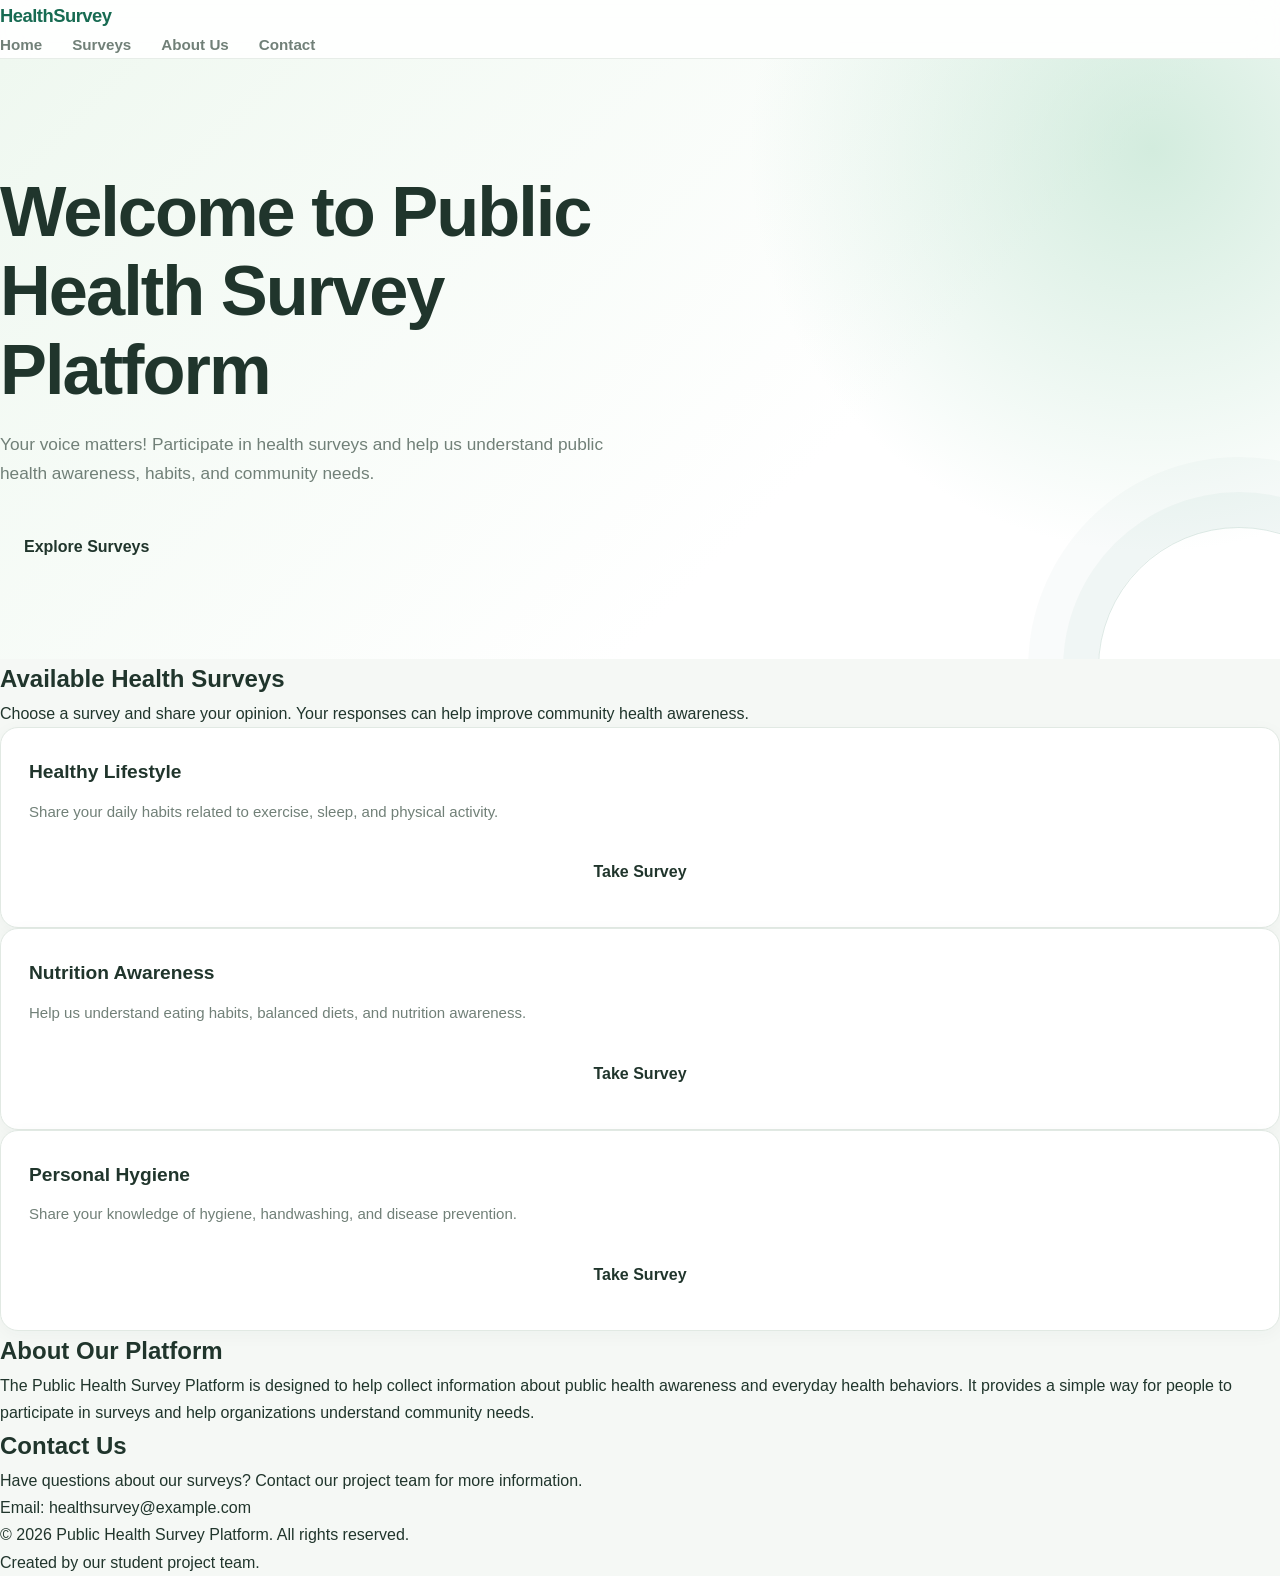
==== index.html @ d3b8c429 "Initial commit" ====
<!DOCTYPE html>
<html lang="en">
<head>
    <meta charset="UTF-8">
    <meta name="viewport" content="width=device-width, initial-scale=1.0">

    <title>Public Health Survey Platform</title>

    <!-- Connect the CSS file -->
    <link rel="stylesheet" href="style.css">
</head>

<body>

    <!-- Navigation Bar -->
    <header>
        <nav class="navbar">
            <h2 class="logo">HealthSurvey</h2>

            <ul class="nav-links">
                <li><a href="index.html">Home</a></li>
                <li><a href="#surveys">Surveys</a></li>
                <li><a href="#about">About Us</a></li>
                <li><a href="#contact">Contact</a></li>
            </ul>
        </nav>
    </header>

    <!-- Welcome Section -->
    <section class="hero">
        <h1>Welcome to Public Health Survey Platform</h1>

        <p>
            Your voice matters! Participate in health surveys
            and help us understand public health awareness,
            habits, and community needs.
        </p>

        <a href="#surveys" class="btn">Explore Surveys</a>
    </section>

    <!-- Survey Section -->
    <section id="surveys" class="survey-section">

        <h2>Available Health Surveys</h2>

        <p class="section-description">
            Choose a survey and share your opinion.
            Your responses can help improve community health awareness.
        </p>

        <div class="survey-container">

            <!-- Survey Card 1 -->
            <div class="survey-card">
                <h3>Healthy Lifestyle</h3>

                <p>
                    Share your daily habits related to exercise,
                    sleep, and physical activity.
                </p>

                <a href="survey.html" class="btn">Take Survey</a>
            </div>

            <!-- Survey Card 2 -->
            <div class="survey-card">
                <h3>Nutrition Awareness</h3>

                <p>
                    Help us understand eating habits,
                    balanced diets, and nutrition awareness.
                </p>

                <a href="survey.html" class="btn">Take Survey</a>
            </div>

            <!-- Survey Card 3 -->
            <div class="survey-card">
                <h3>Personal Hygiene</h3>

                <p>
                    Share your knowledge of hygiene,
                    handwashing, and disease prevention.
                </p>

                <a href="survey.html" class="btn">Take Survey</a>
            </div>

        </div>
    </section>

    <!-- About Us Section -->
    <section id="about" class="about-section">
        <h2>About Our Platform</h2>

        <p>
            The Public Health Survey Platform is designed to help
            collect information about public health awareness
            and everyday health behaviors. It provides a simple
            way for people to participate in surveys and help
            organizations understand community needs.
        </p>
    </section>

    <!-- Contact Section -->
    <section id="contact" class="contact-section">
        <h2>Contact Us</h2>

        <p>
            Have questions about our surveys?
            Contact our project team for more information.
        </p>

        <p>Email: healthsurvey@example.com</p>
    </section>

    <!-- Footer -->
    <footer>
        <p>
            &copy; 2026 Public Health Survey Platform.
            All rights reserved.
        </p>
        <p>Created by our student project team.</p>
    </footer>

    <!-- Connect the JavaScript file -->
    <script src="script.js"></script>

</body>
</html>
---- style.css ----
/* =====================================
   PUBLIC HEALTH SURVEY PLATFORM
   Advanced CSS - Member 1
   ===================================== */

/* 1. COLOR VARIABLES */
:root {
    --primary: #176b52;
    --primary-dark: #104b3b;
    --primary-light: #e1f3e9;
    --accent: #a7d9bd;
    --background: #f5f8f5;
    --surface: #ffffff;
    --text: #20352c;
    --muted: #718078;
    --border: #e1e9e3;
    --shadow: 0 12px 35px rgba(24, 65, 45, 0.08);
    --radius: 18px;
}

/* 2. RESET AND GLOBAL STYLES */
* {
    margin: 0;
    padding: 0;
    box-sizing: border-box;
}

html {
    scroll-behavior: smooth;
    scroll-padding-top: 90px;
}

body {
    font-family: "Segoe UI", Arial, sans-serif;
    background: var(--background);
    color: var(--text);
    line-height: 1.7;
    overflow-x: hidden;
}

a {
    color: inherit;
    text-decoration: none;
}

button,
input,
select,
textarea {
    font: inherit;
}

button,
a {
    -webkit-tap-highlight-color: transparent;
}

.container {
    width: min(1150px, 90%);
    margin-inline: auto;
}

/* 3. NAVIGATION BAR */
.navbar {
    position: sticky;
    top: 0;
    z-index: 1000;
    background: rgba(255, 255, 255, 0.88);
    backdrop-filter: blur(16px);
    -webkit-backdrop-filter: blur(16px);
    border-bottom: 1px solid rgba(225, 233, 227, 0.8);
}

.nav-inner {
    min-height: 78px;
    display: flex;
    align-items: center;
    justify-content: space-between;
    gap: 24px;
}

.logo {
    display: flex;
    align-items: center;
    gap: 10px;
    color: var(--primary);
    font-size: 1.15rem;
    font-weight: 800;
    letter-spacing: -0.5px;
}

.logo-icon {
    width: 42px;
    height: 42px;
    display: grid;
    place-items: center;
    border-radius: 14px;
    background: var(--primary-light);
    font-size: 1.4rem;
}

.nav-links {
    display: flex;
    align-items: center;
    gap: 30px;
    list-style: none;
}

.nav-links a {
    color: var(--muted);
    font-size: 0.95rem;
    font-weight: 600;
    transition: color 0.25s ease;
}

.nav-links a:hover,
.nav-links a.active {
    color: var(--primary);
}

/* 4. BUTTONS */
.btn {
    display: inline-flex;
    align-items: center;
    justify-content: center;
    gap: 9px;
    padding: 13px 23px;
    border: 1px solid transparent;
    border-radius: 12px;
    font-weight: 700;
    cursor: pointer;
    transition:
        transform 0.25s ease,
        box-shadow 0.25s ease,
        background 0.25s ease;
}

.btn-primary {
    background: var(--primary);
    color: white;
    box-shadow: 0 6px 16px rgba(23, 107, 82, 0.18);
}

.btn-primary:hover {
    background: var(--primary-dark);
    transform: translateY(-2px);
    box-shadow: 0 10px 22px rgba(23, 107, 82, 0.23);
}

.btn-outline {
    border-color: var(--border);
    background: white;
    color: var(--primary);
}

.btn-outline:hover {
    border-color: var(--primary);
    background: var(--primary-light);
}

/* 5. HERO SECTION */
.hero {
    position: relative;
    isolation: isolate;
    overflow: hidden;
    padding: 90px 0 85px;
    background:
        radial-gradient(
            circle at 90% 15%,
            rgba(167, 217, 189, 0.5),
            transparent 32%
        ),
        linear-gradient(135deg, #eff8f0, #ffffff 65%);
}

.hero::before {
    content: "";
    position: absolute;
    z-index: -1;
    width: 280px;
    height: 280px;
    right: -100px;
    bottom: -150px;
    border: 1px solid rgba(23, 107, 82, 0.15);
    border-radius: 50%;
    box-shadow:
        0 0 0 35px rgba(23, 107, 82, 0.035),
        0 0 0 70px rgba(23, 107, 82, 0.025);
}

.hero-content {
    max-width: 760px;
    animation: fadeUp 0.8s ease both;
}

.eyebrow {
    display: inline-flex;
    align-items: center;
    gap: 8px;
    padding: 7px 13px;
    border: 1px solid #cce7d5;
    border-radius: 50px;
    background: rgba(255, 255, 255, 0.8);
    color: var(--primary);
    font-size: 0.82rem;
    font-weight: 700;
    letter-spacing: 0.5px;
    text-transform: uppercase;
}

.hero h1 {
    max-width: 720px;
    margin: 24px 0 20px;
    font-size: clamp(2.4rem, 5.5vw, 4.5rem);
    line-height: 1.12;
    letter-spacing: -2px;
    font-weight: 800;
}

.hero h1 span {
    color: var(--primary);
}

.hero p {
    max-width: 610px;
    margin-bottom: 30px;
    color: var(--muted);
    font-size: 1.08rem;
}

.hero-actions {
    display: flex;
    flex-wrap: wrap;
    gap: 14px;
}

/* 6. STATISTICS CARDS */
.stats-grid {
    display: grid;
    grid-template-columns: repeat(3, minmax(0, 1fr));
    gap: 20px;
    margin-top: -30px;
    position: relative;
    z-index: 2;
}

.stat-card {
    padding: 25px;
    background: var(--surface);
    border: 1px solid var(--border);
    border-radius: var(--radius);
    box-shadow: var(--shadow);
    transition: transform 0.3s ease;
}

.stat-card:hover {
    transform: translateY(-5px);
}

.stat-card h3 {
    margin-bottom: 4px;
    color: var(--primary);
    font-size: 1.9rem;
}

.stat-card p {
    color: var(--muted);
    font-size: 0.92rem;
}

/* 7. SECTION HEADINGS */
.section {
    padding: 85px 0;
}

.section-heading {
    max-width: 680px;
    margin: 0 auto 38px;
    text-align: center;
}

.section-heading .eyebrow {
    margin-bottom: 15px;
}

.section-heading h2 {
    margin-bottom: 12px;
    font-size: clamp(1.8rem, 3.5vw, 2.7rem);
    line-height: 1.2;
    letter-spacing: -1px;
}

.section-heading p {
    color: var(--muted);
}

/* 8. SURVEY CARDS */
.survey-grid {
    display: grid;
    grid-template-columns: repeat(3, minmax(0, 1fr));
    gap: 24px;
}

.survey-card {
    position: relative;
    display: flex;
    flex-direction: column;
    padding: 28px;
    overflow: hidden;
    background: var(--surface);
    border: 1px solid var(--border);
    border-radius: var(--radius);
    box-shadow: 0 4px 18px rgba(24, 65, 45, 0.035);
    transition:
        transform 0.3s ease,
        box-shadow 0.3s ease,
        border-color 0.3s ease;
}

.survey-card:hover {
    transform: translateY(-8px);
    border-color: #a7d9bd;
    box-shadow: var(--shadow);
}

.survey-icon {
    width: 54px;
    height: 54px;
    display: grid;
    place-items: center;
    margin-bottom: 22px;
    border-radius: 16px;
    background: var(--primary-light);
    color: var(--primary);
    font-size: 1.6rem;
    transition: transform 0.3s ease;
}

.survey-card:hover .survey-icon {
    transform: scale(1.08) rotate(-4deg);
}

.survey-card h3 {
    margin-bottom: 10px;
    font-size: 1.2rem;
}

.survey-card p {
    flex-grow: 1;
    margin-bottom: 20px;
    color: var(--muted);
    font-size: 0.94rem;
}

.survey-meta {
    display: flex;
    flex-wrap: wrap;
    gap: 10px;
    margin-bottom: 22px;
}

.tag {
    display: inline-block;
    padding: 5px 10px;
    border-radius: 7px;
    background: #f0f5f1;
    color: var(--primary);
    font-size: 0.78rem;
    font-weight: 700;
}

/* 9. SURVEY FORM */
.survey-form {
    max-width: 760px;
    margin-inline: auto;
    padding: clamp(22px, 5vw, 42px);
    background: white;
    border: 1px solid var(--border);
    border-radius: 24px;
    box-shadow: var(--shadow);
}

.form-group {
    margin-bottom: 25px;
}

.form-group label,
.question-label {
    display: block;
    margin-bottom: 10px;
    font-weight: 700;
}

.form-control {
    width: 100%;
    padding: 14px 16px;
    border: 1px solid #d7e2da;
    border-radius: 11px;
    outline: none;
    background: #fbfdfb;
    color: var(--text);
    transition:
        border-color 0.25s ease,
        box-shadow 0.25s ease,
        background 0.25s ease;
}

.form-control:focus {
    border-color: var(--primary);
    background: white;
    box-shadow: 0 0 0 4px rgba(23, 107, 82, 0.1);
}

textarea.form-control {
    min-height: 120px;
    resize: vertical;
}

.radio-option {
    display: flex;
    align-items: center;
    gap: 12px;
    margin: 10px 0;
    padding: 13px 15px;
    border: 1px solid var(--border);
    border-radius: 11px;
    cursor: pointer;
    transition:
        background 0.2s ease,
        border-color 0.2s ease;
}

.radio-option:hover {
    background: #f1f8f3;
    border-color: #a7d9bd;
}

.radio-option input {
    accent-color: var(--primary);
    width: 17px;
    height: 17px;
}

/* 10. PRIVACY NOTICE */
.privacy-notice {
    display: flex;
    align-items: flex-start;
    gap: 12px;
    margin: 20px 0;
    padding: 17px;
    border: 1px solid #cce7d5;
    border-radius: 12px;
    background: #f0f9f2;
    color: var(--primary-dark);
    font-size: 0.9rem;
}

/* 11. RESULTS / DASHBOARD */
.dashboard-grid {
    display: grid;
    grid-template-columns: repeat(2, minmax(0, 1fr));
    gap: 24px;
}

.dashboard-card {
    padding: 26px;
    background: white;
    border: 1px solid var(--border);
    border-radius: var(--radius);
    box-shadow: 0 4px 18px rgba(24, 65, 45, 0.04);
}

.progress-track {
    height: 10px;
    overflow: hidden;
    margin-top: 12px;
    border-radius: 50px;
    background: #e9f0eb;
}

.progress-bar {
    height: 100%;
    border-radius: inherit;
    background: linear-gradient(90deg, var(--primary), #70b994);
    transition: width 0.6s ease;
}

/* 12. FOOTER */
.footer {
    padding: 38px 0;
    background: #123e30;
    color: #e8f3eb;
}

.footer-inner {
    display: flex;
    justify-content: space-between;
    align-items: center;
    flex-wrap: wrap;
    gap: 18px;
}

.footer p {
    color: #c2d8cb;
    font-size: 0.9rem;
}

.footer a:hover {
    color: white;
}

/* 13. ANIMATIONS */
@keyframes fadeUp {
    from {
        opacity: 0;
        transform: translateY(22px);
    }

    to {
        opacity: 1;
        transform: translateY(0);
    }
}

/* 14. TABLET RESPONSIVENESS */
@media (max-width: 900px) {
    .survey-grid {
        grid-template-columns: repeat(2, minmax(0, 1fr));
    }

    .hero {
        padding: 75px 0;
    }

    .nav-links {
        gap: 16px;
    }
}

/* 15. MOBILE RESPONSIVENESS */
@media (max-width: 600px) {
    .nav-inner {
        padding: 14px 0;
        align-items: flex-start;
        flex-direction: column;
        gap: 14px;
    }

    .nav-links {
        width: 100%;
        flex-wrap: wrap;
        gap: 12px 20px;
    }

    .hero {
        padding: 58px 0 65px;
    }

    .hero h1 {
        letter-spacing: -1px;
    }

    .hero p {
        font-size: 1rem;
    }

    .stats-grid,
    .survey-grid,
    .dashboard-grid {
        grid-template-columns: 1fr;
    }

    .stats-grid {
        margin-top: 20px;
    }

    .section {
        padding: 60px 0;
    }

    .survey-card {
        padding: 23px;
    }

    .hero-actions .btn {
        width: 100%;
    }

    .footer-inner {
        align-items: flex-start;
        flex-direction: column;
    }
}

/* 16. ACCESSIBILITY */
:focus-visible {
    outline: 3px solid #64b58c;
    outline-offset: 3px;
}

@media (prefers-reduced-motion: reduce) {
    *,
    *::before,
    *::after {
        scroll-behavior: auto !important;
        animation-duration: 0.01ms !important;
        animation-iteration-count: 1 !important;
        transition-duration: 0.01ms !important;
    }
}
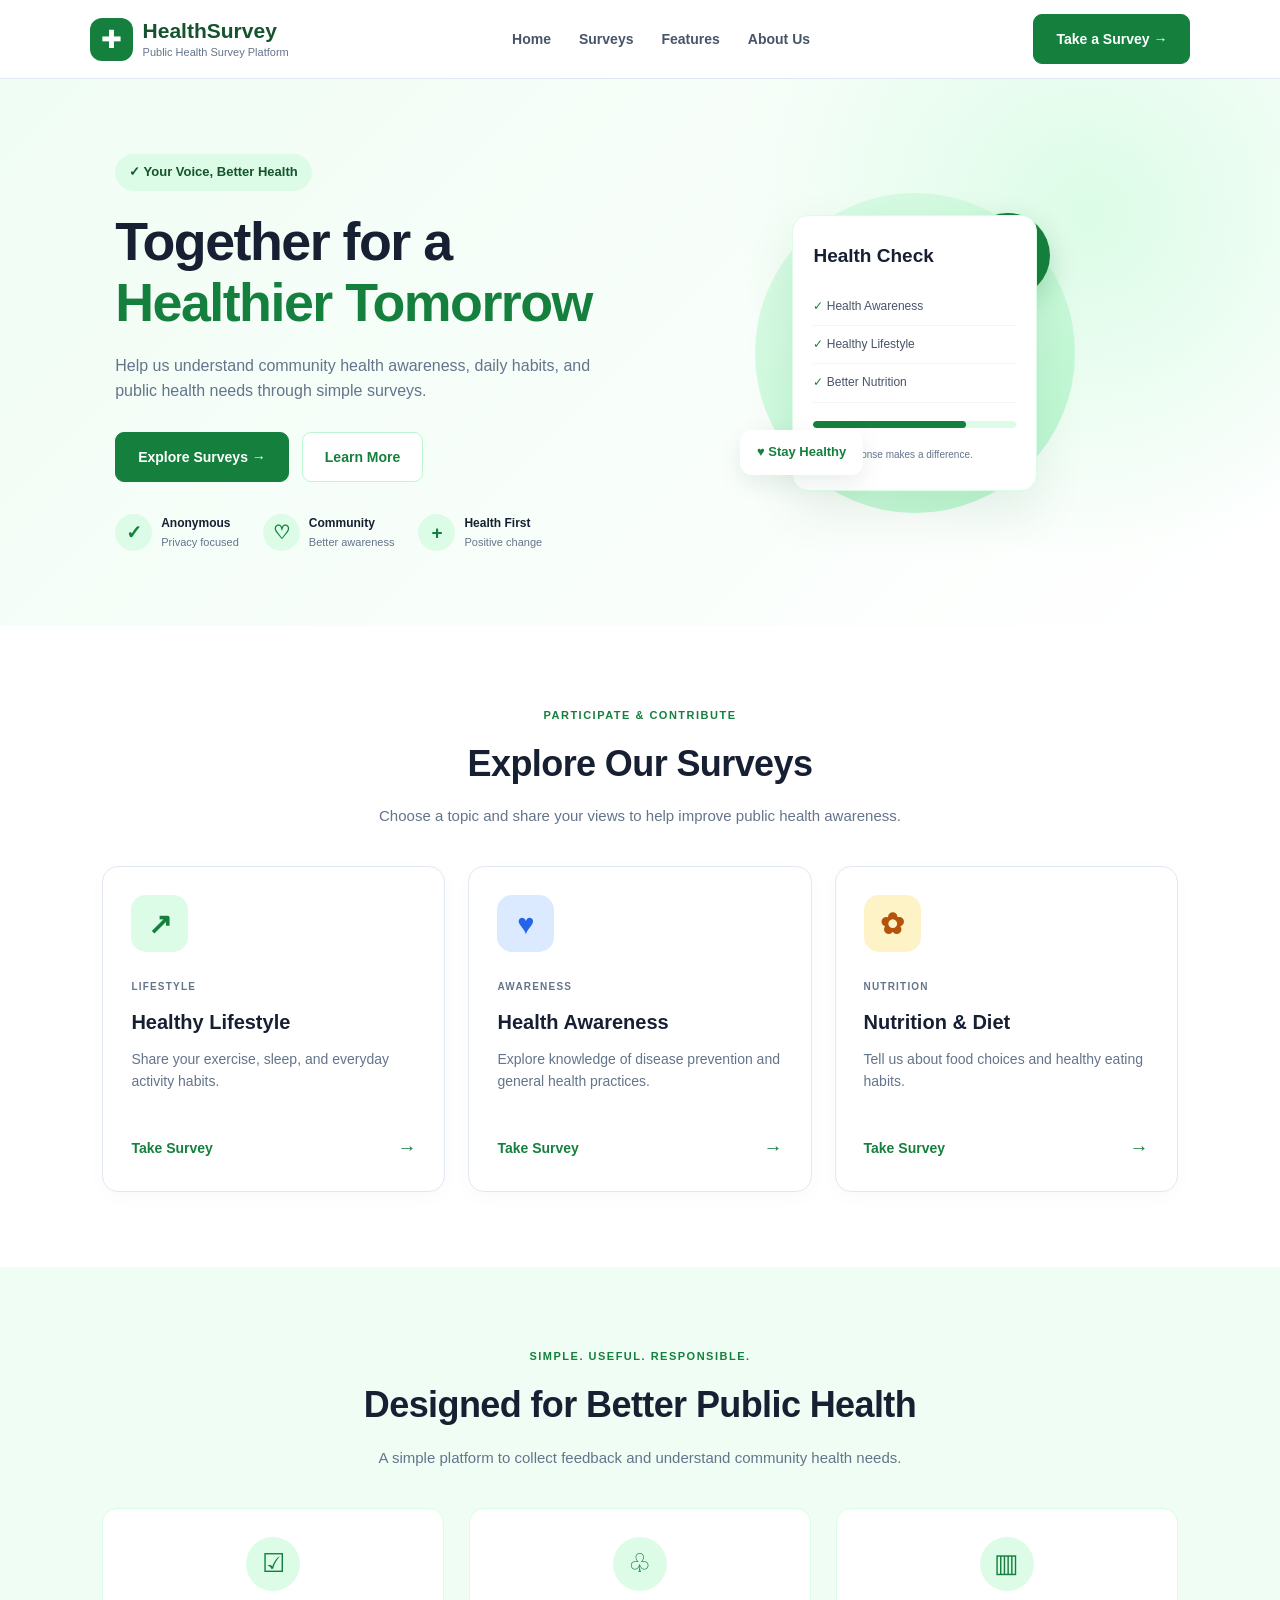
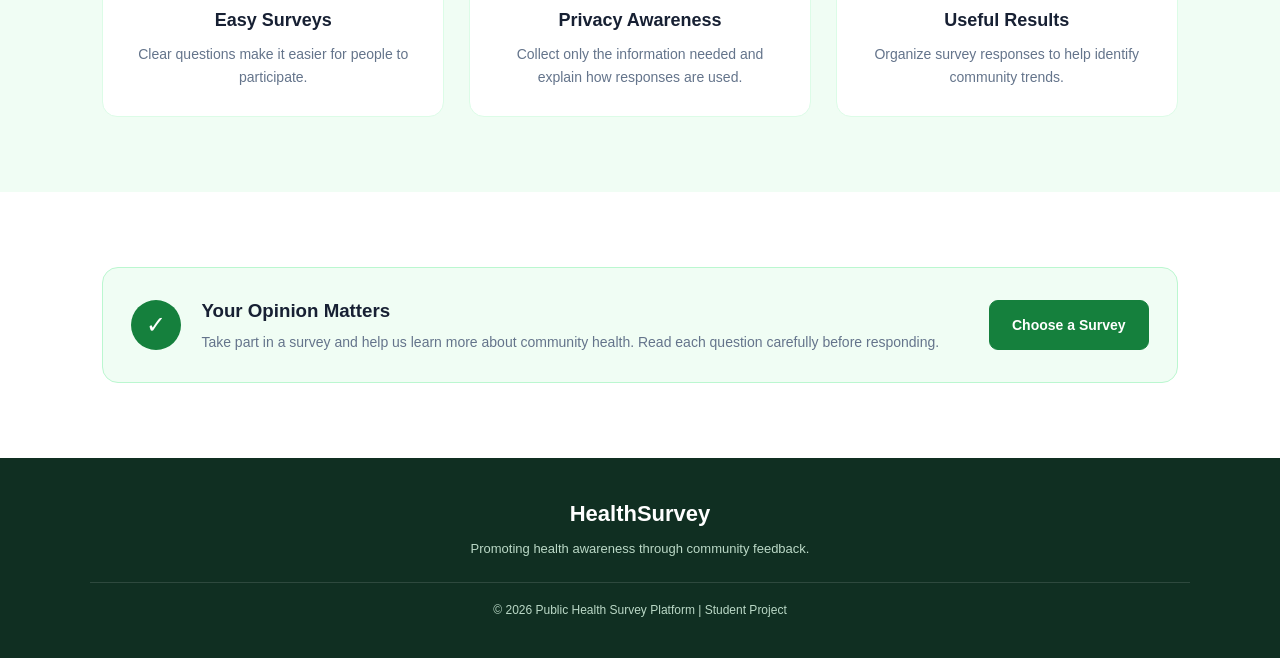
==== commit 40c2de2d: "files" ====
--- a/index.html
+++ b/index.html
@@ -1,131 +1,228 @@
+
 <!DOCTYPE html>
 <html lang="en">
 <head>
     <meta charset="UTF-8">
     <meta name="viewport" content="width=device-width, initial-scale=1.0">
-
-    <title>Public Health Survey Platform</title>
-
-    <!-- Connect the CSS file -->
+    <title>HealthSurvey | Public Health Platform</title>
     <link rel="stylesheet" href="style.css">
 </head>
-
 <body>
 
-    <!-- Navigation Bar -->
-    <header>
-        <nav class="navbar">
-            <h2 class="logo">HealthSurvey</h2>
-
-            <ul class="nav-links">
-                <li><a href="index.html">Home</a></li>
-                <li><a href="#surveys">Surveys</a></li>
-                <li><a href="#about">About Us</a></li>
-                <li><a href="#contact">Contact</a></li>
-            </ul>
+    <!-- Navigation -->
+    <header class="navbar">
+        <a href="#home" class="brand">
+            <span class="brand-icon">✚</span>
+            <span>
+                <strong>HealthSurvey</strong>
+                <small>Public Health Survey Platform</small>
+            </span>
+        </a>
+
+        <nav class="nav-links">
+            <a href="#home">Home</a>
+            <a href="#surveys">Surveys</a>
+            <a href="#features">Features</a>
+            <a href="#about">About Us</a>
         </nav>
+
+        <a href="#surveys" class="btn nav-btn">Take a Survey →</a>
     </header>
 
-    <!-- Welcome Section -->
-    <section class="hero">
-        <h1>Welcome to Public Health Survey Platform</h1>
-
+    <main>
+        <!-- Hero Section -->
+        <section class="hero" id="home">
+            <div class="hero-content">
+                <div class="tag">✓ Your Voice, Better Health</div>
+
+                <h1>
+                    Together for a
+                    <span>Healthier Tomorrow</span>
+                </h1>
+
+                <p class="hero-description">
+                    Help us understand community health awareness,
+                    daily habits, and public health needs through
+                    simple surveys.
+                </p>
+
+                <div class="hero-actions">
+                    <a href="#surveys" class="btn">
+                        Explore Surveys →
+                    </a>
+                    <a href="#features" class="btn btn-outline">
+                        Learn More
+                    </a>
+                </div>
+
+                <div class="trust-points">
+                    <div class="trust-item">
+                        <span class="trust-icon">✓</span>
+                        <div>
+                            <strong>Anonymous</strong>
+                            <small>Privacy focused</small>
+                        </div>
+                    </div>
+
+                    <div class="trust-item">
+                        <span class="trust-icon">♡</span>
+                        <div>
+                            <strong>Community</strong>
+                            <small>Better awareness</small>
+                        </div>
+                    </div>
+
+                    <div class="trust-item">
+                        <span class="trust-icon">+</span>
+                        <div>
+                            <strong>Health First</strong>
+                            <small>Positive change</small>
+                        </div>
+                    </div>
+                </div>
+            </div>
+
+            <div class="hero-visual">
+                <div class="visual-circle">
+                    <div class="health-symbol">✚</div>
+                    <div class="visual-card">
+                        <div class="visual-card-title">
+                            Health Check
+                        </div>
+                        <div class="check-row">✓ Health Awareness</div>
+                        <div class="check-row">✓ Healthy Lifestyle</div>
+                        <div class="check-row">✓ Better Nutrition</div>
+                        <div class="progress-bar">
+                            <span></span>
+                        </div>
+                        <small>Every response makes a difference.</small>
+                    </div>
+                    <div class="floating-badge">♥ Stay Healthy</div>
+                </div>
+            </div>
+        </section>
+
+        <!-- Survey Categories -->
+        <section class="section" id="surveys">
+            <div class="section-heading">
+                <span class="eyebrow">PARTICIPATE & CONTRIBUTE</span>
+                <h2>Explore Our Surveys</h2>
+                <p>
+                    Choose a topic and share your views to help
+                    improve public health awareness.
+                </p>
+            </div>
+
+            <div class="survey-grid">
+                <article class="survey-card">
+                    <div class="card-icon lifestyle">↗</div>
+                    <span class="category-label">LIFESTYLE</span>
+                    <h3>Healthy Lifestyle</h3>
+                    <p>
+                        Share your exercise, sleep, and
+                        everyday activity habits.
+                    </p>
+                    <a href="#survey-info" class="card-link">
+                        Take Survey <span>→</span>
+                    </a>
+                </article>
+
+                <article class="survey-card">
+                    <div class="card-icon awareness">♥</div>
+                    <span class="category-label">AWARENESS</span>
+                    <h3>Health Awareness</h3>
+                    <p>
+                        Explore knowledge of disease prevention
+                        and general health practices.
+                    </p>
+                    <a href="#survey-info" class="card-link">
+                        Take Survey <span>→</span>
+                    </a>
+                </article>
+
+                <article class="survey-card">
+                    <div class="card-icon nutrition">✿</div>
+                    <span class="category-label">NUTRITION</span>
+                    <h3>Nutrition & Diet</h3>
+                    <p>
+                        Tell us about food choices and
+                        healthy eating habits.
+                    </p>
+                    <a href="#survey-info" class="card-link">
+                        Take Survey <span>→</span>
+                    </a>
+                </article>
+            </div>
+        </section>
+
+        <!-- Features -->
+        <section class="features-section" id="features">
+            <div class="section-heading">
+                <span class="eyebrow">SIMPLE. USEFUL. RESPONSIBLE.</span>
+                <h2>Designed for Better Public Health</h2>
+                <p>
+                    A simple platform to collect feedback and
+                    understand community health needs.
+                </p>
+            </div>
+
+            <div class="feature-grid">
+                <article class="feature-item">
+                    <div class="feature-icon">☑</div>
+                    <h3>Easy Surveys</h3>
+                    <p>
+                        Clear questions make it easier for
+                        people to participate.
+                    </p>
+                </article>
+
+                <article class="feature-item">
+                    <div class="feature-icon">♧</div>
+                    <h3>Privacy Awareness</h3>
+                    <p>
+                        Collect only the information needed
+                        and explain how responses are used.
+                    </p>
+                </article>
+
+                <article class="feature-item">
+                    <div class="feature-icon">▥</div>
+                    <h3>Useful Results</h3>
+                    <p>
+                        Organize survey responses to help
+                        identify community trends.
+                    </p>
+                </article>
+            </div>
+        </section>
+
+        <!-- Survey Information -->
+        <section class="section" id="survey-info">
+            <div class="privacy-box">
+                <div class="privacy-icon">✓</div>
+                <div>
+                    <h3>Your Opinion Matters</h3>
+                    <p>
+                        Take part in a survey and help us learn
+                        more about community health. Read each
+                        question carefully before responding.
+                    </p>
+                </div>
+                <a href="#surveys" class="btn">Choose a Survey</a>
+            </div>
+        </section>
+    </main>
+
+    <!-- Footer -->
+    <footer class="footer" id="about">
+        <a href="#home" class="footer-brand">HealthSurvey</a>
         <p>
-            Your voice matters! Participate in health surveys
-            and help us understand public health awareness,
-            habits, and community needs.
+            Promoting health awareness through community feedback.
         </p>
-
-        <a href="#surveys" class="btn">Explore Surveys</a>
-    </section>
-
-    <!-- Survey Section -->
-    <section id="surveys" class="survey-section">
-
-        <h2>Available Health Surveys</h2>
-
-        <p class="section-description">
-            Choose a survey and share your opinion.
-            Your responses can help improve community health awareness.
+        <p class="copyright">
+            © 2026 Public Health Survey Platform | Student Project
         </p>
-
-        <div class="survey-container">
-
-            <!-- Survey Card 1 -->
-            <div class="survey-card">
-                <h3>Healthy Lifestyle</h3>
-
-                <p>
-                    Share your daily habits related to exercise,
-                    sleep, and physical activity.
-                </p>
-
-                <a href="survey.html" class="btn">Take Survey</a>
-            </div>
-
-            <!-- Survey Card 2 -->
-            <div class="survey-card">
-                <h3>Nutrition Awareness</h3>
-
-                <p>
-                    Help us understand eating habits,
-                    balanced diets, and nutrition awareness.
-                </p>
-
-                <a href="survey.html" class="btn">Take Survey</a>
-            </div>
-
-            <!-- Survey Card 3 -->
-            <div class="survey-card">
-                <h3>Personal Hygiene</h3>
-
-                <p>
-                    Share your knowledge of hygiene,
-                    handwashing, and disease prevention.
-                </p>
-
-                <a href="survey.html" class="btn">Take Survey</a>
-            </div>
-
-        </div>
-    </section>
-
-    <!-- About Us Section -->
-    <section id="about" class="about-section">
-        <h2>About Our Platform</h2>
-
-        <p>
-            The Public Health Survey Platform is designed to help
-            collect information about public health awareness
-            and everyday health behaviors. It provides a simple
-            way for people to participate in surveys and help
-            organizations understand community needs.
-        </p>
-    </section>
-
-    <!-- Contact Section -->
-    <section id="contact" class="contact-section">
-        <h2>Contact Us</h2>
-
-        <p>
-            Have questions about our surveys?
-            Contact our project team for more information.
-        </p>
-
-        <p>Email: healthsurvey@example.com</p>
-    </section>
-
-    <!-- Footer -->
-    <footer>
-        <p>
-            &copy; 2026 Public Health Survey Platform.
-            All rights reserved.
-        </p>
-        <p>Created by our student project team.</p>
     </footer>
-
-    <!-- Connect the JavaScript file -->
-    <script src="script.js"></script>
 
 </body>
 </html>
--- a/style.css
+++ b/style.css
@@ -1,611 +1,676 @@
 
-/* =====================================
-   PUBLIC HEALTH SURVEY PLATFORM
-   Advanced CSS - Member 1
-   ===================================== */
-
-/* 1. COLOR VARIABLES */
-:root {
-    --primary: #176b52;
-    --primary-dark: #104b3b;
-    --primary-light: #e1f3e9;
-    --accent: #a7d9bd;
-    --background: #f5f8f5;
-    --surface: #ffffff;
-    --text: #20352c;
-    --muted: #718078;
-    --border: #e1e9e3;
-    --shadow: 0 12px 35px rgba(24, 65, 45, 0.08);
-    --radius: 18px;
-}
-
-/* 2. RESET AND GLOBAL STYLES */
+/* ===== 1. Global Styles ===== */
+
 * {
     margin: 0;
     padding: 0;
     box-sizing: border-box;
 }
 
+:root {
+    --green: #15803d;
+    --dark-green: #14532d;
+    --light-green: #dcfce7;
+    --pale-green: #f0fdf4;
+    --white: #ffffff;
+    --text: #172033;
+    --muted: #64748b;
+    --border: #e2e8f0;
+}
+
 html {
     scroll-behavior: smooth;
-    scroll-padding-top: 90px;
 }
 
 body {
-    font-family: "Segoe UI", Arial, sans-serif;
-    background: var(--background);
+    font-family: Arial, Helvetica, sans-serif;
+    background: var(--white);
     color: var(--text);
-    line-height: 1.7;
-    overflow-x: hidden;
+    line-height: 1.6;
 }
 
 a {
-    color: inherit;
     text-decoration: none;
 }
 
-button,
-input,
-select,
-textarea {
-    font: inherit;
-}
-
-button,
-a {
-    -webkit-tap-highlight-color: transparent;
-}
-
-.container {
-    width: min(1150px, 90%);
-    margin-inline: auto;
-}
-
-/* 3. NAVIGATION BAR */
+section {
+    scroll-margin-top: 90px;
+}
+
+/* ===== 2. Navigation Bar ===== */
+
 .navbar {
+    min-height: 78px;
+    padding: 14px 7%;
+    display: flex;
+    justify-content: space-between;
+    align-items: center;
+    gap: 25px;
+    background: var(--white);
+    border-bottom: 1px solid var(--border);
     position: sticky;
     top: 0;
-    z-index: 1000;
-    background: rgba(255, 255, 255, 0.88);
-    backdrop-filter: blur(16px);
-    -webkit-backdrop-filter: blur(16px);
-    border-bottom: 1px solid rgba(225, 233, 227, 0.8);
-}
-
-.nav-inner {
-    min-height: 78px;
+    z-index: 10;
+}
+
+.brand {
+    display: flex;
+    align-items: center;
+    gap: 10px;
+    color: var(--dark-green);
+}
+
+.brand-icon {
+    width: 43px;
+    height: 43px;
+    border-radius: 12px;
+    background: var(--green);
+    color: white;
+    display: grid;
+    place-items: center;
+    font-size: 25px;
+}
+
+.brand strong {
+    display: block;
+    font-size: 21px;
+    line-height: 1.3;
+}
+
+.brand small {
+    display: block;
+    color: var(--muted);
+    font-size: 11px;
+}
+
+.nav-links {
+    display: flex;
+    align-items: center;
+    gap: 28px;
+}
+
+.nav-links a {
+    color: #475569;
+    font-size: 14px;
+    font-weight: 600;
+    transition: color 0.25s;
+}
+
+.nav-links a:hover {
+    color: var(--green);
+}
+
+/* ===== 3. Buttons ===== */
+
+.btn {
+    display: inline-block;
+    padding: 13px 22px;
+    background: var(--green);
+    color: var(--white);
+    border-radius: 9px;
+    font-size: 14px;
+    font-weight: bold;
+    border: 1px solid var(--green);
+    transition: 0.25s ease;
+}
+
+.btn:hover {
+    background: var(--dark-green);
+    border-color: var(--dark-green);
+    transform: translateY(-2px);
+}
+
+.btn-outline {
+    color: var(--green);
+    background: var(--white);
+    border-color: #bbf7d0;
+}
+
+.btn-outline:hover {
+    color: var(--white);
+}
+
+.nav-btn {
+    white-space: nowrap;
+}
+
+/* ===== 4. Hero Section ===== */
+
+.hero {
+    padding: 75px 9%;
+    min-height: 490px;
     display: flex;
     align-items: center;
     justify-content: space-between;
-    gap: 24px;
-}
-
-.logo {
-    display: flex;
-    align-items: center;
-    gap: 10px;
-    color: var(--primary);
-    font-size: 1.15rem;
-    font-weight: 800;
-    letter-spacing: -0.5px;
-}
-
-.logo-icon {
-    width: 42px;
-    height: 42px;
-    display: grid;
-    place-items: center;
-    border-radius: 14px;
-    background: var(--primary-light);
-    font-size: 1.4rem;
-}
-
-.nav-links {
-    display: flex;
-    align-items: center;
-    gap: 30px;
-    list-style: none;
-}
-
-.nav-links a {
-    color: var(--muted);
-    font-size: 0.95rem;
-    font-weight: 600;
-    transition: color 0.25s ease;
-}
-
-.nav-links a:hover,
-.nav-links a.active {
-    color: var(--primary);
-}
-
-/* 4. BUTTONS */
-.btn {
-    display: inline-flex;
-    align-items: center;
-    justify-content: center;
-    gap: 9px;
-    padding: 13px 23px;
-    border: 1px solid transparent;
-    border-radius: 12px;
-    font-weight: 700;
-    cursor: pointer;
-    transition:
-        transform 0.25s ease,
-        box-shadow 0.25s ease,
-        background 0.25s ease;
-}
-
-.btn-primary {
-    background: var(--primary);
-    color: white;
-    box-shadow: 0 6px 16px rgba(23, 107, 82, 0.18);
-}
-
-.btn-primary:hover {
-    background: var(--primary-dark);
-    transform: translateY(-2px);
-    box-shadow: 0 10px 22px rgba(23, 107, 82, 0.23);
-}
-
-.btn-outline {
-    border-color: var(--border);
-    background: white;
-    color: var(--primary);
-}
-
-.btn-outline:hover {
-    border-color: var(--primary);
-    background: var(--primary-light);
-}
-
-/* 5. HERO SECTION */
-.hero {
-    position: relative;
-    isolation: isolate;
+    gap: 50px;
     overflow: hidden;
-    padding: 90px 0 85px;
     background:
         radial-gradient(
-            circle at 90% 15%,
-            rgba(167, 217, 189, 0.5),
-            transparent 32%
+            circle at 85% 25%,
+            #dcfce7 0,
+            transparent 30%
         ),
-        linear-gradient(135deg, #eff8f0, #ffffff 65%);
-}
-
-.hero::before {
-    content: "";
+        linear-gradient(135deg, #f0fdf4, #ffffff);
+}
+
+.hero-content {
+    flex: 1;
+    max-width: 610px;
+}
+
+.tag {
+    display: inline-block;
+    background: #dcfce7;
+    color: var(--dark-green);
+    padding: 8px 14px;
+    border-radius: 30px;
+    font-size: 13px;
+    font-weight: bold;
+    margin-bottom: 20px;
+}
+
+.hero h1 {
+    font-size: clamp(36px, 4.2vw, 57px);
+    line-height: 1.13;
+    letter-spacing: -1.5px;
+    margin-bottom: 20px;
+}
+
+.hero h1 span {
+    display: block;
+    color: var(--green);
+}
+
+.hero-description {
+    max-width: 530px;
+    color: var(--muted);
+    font-size: 16px;
+    margin-bottom: 28px;
+}
+
+.hero-actions {
+    display: flex;
+    flex-wrap: wrap;
+    gap: 13px;
+    margin-bottom: 32px;
+}
+
+/* Trust points */
+
+.trust-points {
+    display: flex;
+    flex-wrap: wrap;
+    gap: 24px;
+}
+
+.trust-item {
+    display: flex;
+    align-items: center;
+    gap: 9px;
+}
+
+.trust-icon {
+    width: 37px;
+    height: 37px;
+    display: grid;
+    place-items: center;
+    border-radius: 50%;
+    background: var(--light-green);
+    color: var(--green);
+    font-size: 19px;
+    font-weight: bold;
+}
+
+.trust-item strong,
+.trust-item small {
+    display: block;
+}
+
+.trust-item strong {
+    font-size: 12px;
+}
+
+.trust-item small {
+    font-size: 11px;
+    color: var(--muted);
+}
+
+/* ===== 5. Hero Illustration ===== */
+
+.hero-visual {
+    flex: 1;
+    min-width: 280px;
+    display: flex;
+    justify-content: center;
+    align-items: center;
+}
+
+.visual-circle {
+    width: 320px;
+    height: 320px;
+    position: relative;
+    border-radius: 50%;
+    background: linear-gradient(
+        135deg,
+        #dcfce7,
+        #bbf7d0
+    );
+    display: grid;
+    place-items: center;
+}
+
+.health-symbol {
     position: absolute;
-    z-index: -1;
-    width: 280px;
-    height: 280px;
-    right: -100px;
-    bottom: -150px;
-    border: 1px solid rgba(23, 107, 82, 0.15);
+    top: 20px;
+    right: 25px;
+    width: 85px;
+    height: 85px;
+    display: grid;
+    place-items: center;
     border-radius: 50%;
-    box-shadow:
-        0 0 0 35px rgba(23, 107, 82, 0.035),
-        0 0 0 70px rgba(23, 107, 82, 0.025);
-}
-
-.hero-content {
-    max-width: 760px;
-    animation: fadeUp 0.8s ease both;
+    background: var(--green);
+    color: white;
+    font-size: 48px;
+    box-shadow: 0 10px 25px #15803d30;
+}
+
+.visual-card {
+    position: relative;
+    width: 245px;
+    padding: 25px 20px;
+    background: white;
+    border: 1px solid #dcfce7;
+    border-radius: 16px;
+    box-shadow: 0 20px 50px #14532d18;
+}
+
+.visual-card-title {
+    font-size: 19px;
+    font-weight: bold;
+    margin-bottom: 17px;
+}
+
+.check-row {
+    padding: 9px 0;
+    border-bottom: 1px solid #f1f5f9;
+    font-size: 12px;
+    color: #475569;
+}
+
+.check-row::first-letter {
+    color: var(--green);
+}
+
+.progress-bar {
+    height: 7px;
+    background: #dcfce7;
+    border-radius: 10px;
+    margin: 18px 0 12px;
+    overflow: hidden;
+}
+
+.progress-bar span {
+    display: block;
+    width: 75%;
+    height: 100%;
+    background: var(--green);
+    border-radius: 10px;
+}
+
+.visual-card small {
+    color: var(--muted);
+    font-size: 10px;
+}
+
+.floating-badge {
+    position: absolute;
+    left: -15px;
+    bottom: 38px;
+    background: white;
+    color: var(--green);
+    padding: 12px 17px;
+    border-radius: 12px;
+    box-shadow: 0 8px 25px #14532d18;
+    font-size: 13px;
+    font-weight: bold;
+}
+
+/* ===== 6. Common Sections ===== */
+
+.section {
+    padding: 75px 8%;
+}
+
+.section-heading {
+    text-align: center;
+    max-width: 650px;
+    margin: 0 auto 38px;
 }
 
 .eyebrow {
-    display: inline-flex;
-    align-items: center;
-    gap: 8px;
-    padding: 7px 13px;
-    border: 1px solid #cce7d5;
-    border-radius: 50px;
-    background: rgba(255, 255, 255, 0.8);
-    color: var(--primary);
-    font-size: 0.82rem;
-    font-weight: 700;
-    letter-spacing: 0.5px;
-    text-transform: uppercase;
-}
-
-.hero h1 {
-    max-width: 720px;
-    margin: 24px 0 20px;
-    font-size: clamp(2.4rem, 5.5vw, 4.5rem);
-    line-height: 1.12;
-    letter-spacing: -2px;
-    font-weight: 800;
-}
-
-.hero h1 span {
-    color: var(--primary);
-}
-
-.hero p {
-    max-width: 610px;
-    margin-bottom: 30px;
-    color: var(--muted);
-    font-size: 1.08rem;
-}
-
-.hero-actions {
-    display: flex;
-    flex-wrap: wrap;
-    gap: 14px;
-}
-
-/* 6. STATISTICS CARDS */
-.stats-grid {
+    color: var(--green);
+    font-size: 11px;
+    font-weight: bold;
+    letter-spacing: 1.5px;
+}
+
+.section-heading h2 {
+    margin: 8px 0 12px;
+    font-size: clamp(26px, 3vw, 36px);
+    letter-spacing: -0.6px;
+}
+
+.section-heading p {
+    color: var(--muted);
+    font-size: 15px;
+}
+
+/* ===== 7. Survey Cards ===== */
+
+.survey-grid {
     display: grid;
     grid-template-columns: repeat(3, minmax(0, 1fr));
-    gap: 20px;
-    margin-top: -30px;
-    position: relative;
-    z-index: 2;
-}
-
-.stat-card {
-    padding: 25px;
-    background: var(--surface);
+    gap: 23px;
+    max-width: 1150px;
+    margin: auto;
+}
+
+.survey-card {
+    padding: 28px;
     border: 1px solid var(--border);
-    border-radius: var(--radius);
-    box-shadow: var(--shadow);
-    transition: transform 0.3s ease;
-}
-
-.stat-card:hover {
-    transform: translateY(-5px);
-}
-
-.stat-card h3 {
-    margin-bottom: 4px;
-    color: var(--primary);
-    font-size: 1.9rem;
-}
-
-.stat-card p {
-    color: var(--muted);
-    font-size: 0.92rem;
-}
-
-/* 7. SECTION HEADINGS */
-.section {
-    padding: 85px 0;
-}
-
-.section-heading {
-    max-width: 680px;
-    margin: 0 auto 38px;
+    border-radius: 16px;
+    background: white;
+    box-shadow: 0 5px 20px #0f172a06;
+    transition: transform 0.3s, box-shadow 0.3s;
+}
+
+.survey-card:hover {
+    transform: translateY(-6px);
+    box-shadow: 0 15px 35px #0f172a10;
+    border-color: #bbf7d0;
+}
+
+.card-icon {
+    width: 57px;
+    height: 57px;
+    display: grid;
+    place-items: center;
+    border-radius: 15px;
+    font-size: 29px;
+    font-weight: bold;
+    margin-bottom: 20px;
+}
+
+.lifestyle {
+    background: #dcfce7;
+    color: #15803d;
+}
+
+.awareness {
+    background: #dbeafe;
+    color: #2563eb;
+}
+
+.nutrition {
+    background: #fef3c7;
+    color: #b45309;
+}
+
+.category-label {
+    color: var(--muted);
+    font-size: 10px;
+    font-weight: bold;
+    letter-spacing: 1.2px;
+}
+
+.survey-card h3 {
+    margin: 8px 0 10px;
+    font-size: 20px;
+}
+
+.survey-card p {
+    color: var(--muted);
+    font-size: 14px;
+    min-height: 67px;
+}
+
+.card-link {
+    display: flex;
+    justify-content: space-between;
+    align-items: center;
+    color: var(--green);
+    font-size: 14px;
+    font-weight: bold;
+    margin-top: 18px;
+}
+
+.card-link span {
+    font-size: 19px;
+    transition: transform 0.2s;
+}
+
+.card-link:hover span {
+    transform: translateX(5px);
+}
+
+/* ===== 8. Features Section ===== */
+
+.features-section {
+    padding: 75px 8%;
+    background: var(--pale-green);
+}
+
+.feature-grid {
+    display: grid;
+    grid-template-columns: repeat(3, minmax(0, 1fr));
+    gap: 25px;
+    max-width: 1100px;
+    margin: auto;
+}
+
+.feature-item {
     text-align: center;
-}
-
-.section-heading .eyebrow {
-    margin-bottom: 15px;
-}
-
-.section-heading h2 {
-    margin-bottom: 12px;
-    font-size: clamp(1.8rem, 3.5vw, 2.7rem);
-    line-height: 1.2;
-    letter-spacing: -1px;
-}
-
-.section-heading p {
-    color: var(--muted);
-}
-
-/* 8. SURVEY CARDS */
-.survey-grid {
-    display: grid;
-    grid-template-columns: repeat(3, minmax(0, 1fr));
-    gap: 24px;
-}
-
-.survey-card {
-    position: relative;
-    display: flex;
-    flex-direction: column;
-    padding: 28px;
-    overflow: hidden;
-    background: var(--surface);
-    border: 1px solid var(--border);
-    border-radius: var(--radius);
-    box-shadow: 0 4px 18px rgba(24, 65, 45, 0.035);
-    transition:
-        transform 0.3s ease,
-        box-shadow 0.3s ease,
-        border-color 0.3s ease;
-}
-
-.survey-card:hover {
-    transform: translateY(-8px);
-    border-color: #a7d9bd;
-    box-shadow: var(--shadow);
-}
-
-.survey-icon {
+    padding: 28px 23px;
+    background: white;
+    border: 1px solid #dcfce7;
+    border-radius: 15px;
+}
+
+.feature-icon {
     width: 54px;
     height: 54px;
+    margin: 0 auto 15px;
     display: grid;
     place-items: center;
-    margin-bottom: 22px;
+    border-radius: 50%;
+    background: var(--light-green);
+    color: var(--green);
+    font-size: 26px;
+}
+
+.feature-item h3 {
+    font-size: 18px;
+    margin-bottom: 9px;
+}
+
+.feature-item p {
+    color: var(--muted);
+    font-size: 14px;
+}
+
+/* ===== 9. Privacy Information ===== */
+
+.privacy-box {
+    display: flex;
+    align-items: center;
+    gap: 20px;
+    padding: 28px;
+    background: var(--pale-green);
+    border: 1px solid #bbf7d0;
     border-radius: 16px;
-    background: var(--primary-light);
-    color: var(--primary);
-    font-size: 1.6rem;
-    transition: transform 0.3s ease;
-}
-
-.survey-card:hover .survey-icon {
-    transform: scale(1.08) rotate(-4deg);
-}
-
-.survey-card h3 {
-    margin-bottom: 10px;
-    font-size: 1.2rem;
-}
-
-.survey-card p {
-    flex-grow: 1;
-    margin-bottom: 20px;
-    color: var(--muted);
-    font-size: 0.94rem;
-}
-
-.survey-meta {
-    display: flex;
-    flex-wrap: wrap;
-    gap: 10px;
-    margin-bottom: 22px;
-}
-
-.tag {
-    display: inline-block;
-    padding: 5px 10px;
-    border-radius: 7px;
-    background: #f0f5f1;
-    color: var(--primary);
-    font-size: 0.78rem;
-    font-weight: 700;
-}
-
-/* 9. SURVEY FORM */
-.survey-form {
-    max-width: 760px;
-    margin-inline: auto;
-    padding: clamp(22px, 5vw, 42px);
-    background: white;
-    border: 1px solid var(--border);
-    border-radius: 24px;
-    box-shadow: var(--shadow);
-}
-
-.form-group {
-    margin-bottom: 25px;
-}
-
-.form-group label,
-.question-label {
-    display: block;
-    margin-bottom: 10px;
-    font-weight: 700;
-}
-
-.form-control {
-    width: 100%;
-    padding: 14px 16px;
-    border: 1px solid #d7e2da;
-    border-radius: 11px;
-    outline: none;
-    background: #fbfdfb;
-    color: var(--text);
-    transition:
-        border-color 0.25s ease,
-        box-shadow 0.25s ease,
-        background 0.25s ease;
-}
-
-.form-control:focus {
-    border-color: var(--primary);
-    background: white;
-    box-shadow: 0 0 0 4px rgba(23, 107, 82, 0.1);
-}
-
-textarea.form-control {
-    min-height: 120px;
-    resize: vertical;
-}
-
-.radio-option {
-    display: flex;
-    align-items: center;
-    gap: 12px;
-    margin: 10px 0;
-    padding: 13px 15px;
-    border: 1px solid var(--border);
-    border-radius: 11px;
-    cursor: pointer;
-    transition:
-        background 0.2s ease,
-        border-color 0.2s ease;
-}
-
-.radio-option:hover {
-    background: #f1f8f3;
-    border-color: #a7d9bd;
-}
-
-.radio-option input {
-    accent-color: var(--primary);
-    width: 17px;
-    height: 17px;
-}
-
-/* 10. PRIVACY NOTICE */
-.privacy-notice {
-    display: flex;
-    align-items: flex-start;
-    gap: 12px;
-    margin: 20px 0;
-    padding: 17px;
-    border: 1px solid #cce7d5;
-    border-radius: 12px;
-    background: #f0f9f2;
-    color: var(--primary-dark);
-    font-size: 0.9rem;
-}
-
-/* 11. RESULTS / DASHBOARD */
-.dashboard-grid {
-    display: grid;
-    grid-template-columns: repeat(2, minmax(0, 1fr));
-    gap: 24px;
-}
-
-.dashboard-card {
-    padding: 26px;
-    background: white;
-    border: 1px solid var(--border);
-    border-radius: var(--radius);
-    box-shadow: 0 4px 18px rgba(24, 65, 45, 0.04);
-}
-
-.progress-track {
-    height: 10px;
-    overflow: hidden;
-    margin-top: 12px;
-    border-radius: 50px;
-    background: #e9f0eb;
-}
-
-.progress-bar {
-    height: 100%;
-    border-radius: inherit;
-    background: linear-gradient(90deg, var(--primary), #70b994);
-    transition: width 0.6s ease;
-}
-
-/* 12. FOOTER */
+}
+
+.privacy-icon {
+    width: 50px;
+    height: 50px;
+    flex-shrink: 0;
+    display: grid;
+    place-items: center;
+    background: var(--green);
+    color: white;
+    border-radius: 50%;
+    font-size: 24px;
+}
+
+.privacy-box div:nth-child(2) {
+    flex: 1;
+}
+
+.privacy-box h3 {
+    margin-bottom: 5px;
+}
+
+.privacy-box p {
+    color: var(--muted);
+    font-size: 14px;
+}
+
+/* ===== 10. Footer ===== */
+
 .footer {
-    padding: 38px 0;
-    background: #123e30;
-    color: #e8f3eb;
-}
-
-.footer-inner {
-    display: flex;
-    justify-content: space-between;
-    align-items: center;
-    flex-wrap: wrap;
-    gap: 18px;
+    padding: 38px 7%;
+    background: #102f22;
+    text-align: center;
+    color: #dcfce7;
+}
+
+.footer-brand {
+    color: white;
+    font-size: 22px;
+    font-weight: bold;
 }
 
 .footer p {
-    color: #c2d8cb;
-    font-size: 0.9rem;
-}
-
-.footer a:hover {
-    color: white;
-}
-
-/* 13. ANIMATIONS */
-@keyframes fadeUp {
-    from {
-        opacity: 0;
-        transform: translateY(22px);
-    }
-
-    to {
-        opacity: 1;
-        transform: translateY(0);
-    }
-}
-
-/* 14. TABLET RESPONSIVENESS */
-@media (max-width: 900px) {
-    .survey-grid {
-        grid-template-columns: repeat(2, minmax(0, 1fr));
-    }
-
-    .hero {
-        padding: 75px 0;
+    margin-top: 8px;
+    font-size: 13px;
+    color: #bbd9c7;
+}
+
+.footer .copyright {
+    margin-top: 22px;
+    padding-top: 18px;
+    border-top: 1px solid #ffffff20;
+    font-size: 12px;
+}
+
+/* ===== 11. Keyboard Accessibility ===== */
+
+a:focus-visible {
+    outline: 3px solid #86efac;
+    outline-offset: 4px;
+}
+
+/* ===== 12. Tablet Layout ===== */
+
+@media (max-width: 950px) {
+    .navbar {
+        padding: 15px 4%;
+        flex-wrap: wrap;
     }
 
     .nav-links {
         gap: 16px;
     }
-}
-
-/* 15. MOBILE RESPONSIVENESS */
-@media (max-width: 600px) {
-    .nav-inner {
-        padding: 14px 0;
-        align-items: flex-start;
+
+    .hero {
+        padding: 60px 6%;
+        gap: 25px;
+    }
+
+    .survey-grid,
+    .feature-grid {
+        grid-template-columns: repeat(2, minmax(0, 1fr));
+    }
+
+    .hero-visual {
+        min-width: 250px;
+    }
+
+    .visual-circle {
+        width: 270px;
+        height: 270px;
+    }
+}
+
+/* ===== 13. Mobile Layout ===== */
+
+@media (max-width: 650px) {
+    .navbar {
+        justify-content: center;
         flex-direction: column;
-        gap: 14px;
+        gap: 15px;
     }
 
     .nav-links {
-        width: 100%;
+        justify-content: center;
         flex-wrap: wrap;
         gap: 12px 20px;
     }
 
+    .nav-btn {
+        display: none;
+    }
+
     .hero {
-        padding: 58px 0 65px;
+        flex-direction: column;
+        text-align: center;
+        padding: 48px 6%;
     }
 
     .hero h1 {
+        font-size: 38px;
         letter-spacing: -1px;
     }
 
-    .hero p {
-        font-size: 1rem;
-    }
-
-    .stats-grid,
+    .hero-actions,
+    .trust-points {
+        justify-content: center;
+    }
+
+    .hero-visual {
+        min-width: 0;
+        margin-top: 20px;
+    }
+
+    .visual-circle {
+        width: 270px;
+        height: 270px;
+    }
+
+    .floating-badge {
+        left: -5px;
+    }
+
+    .section,
+    .features-section {
+        padding: 52px 6%;
+    }
+
     .survey-grid,
-    .dashboard-grid {
+    .feature-grid {
         grid-template-columns: 1fr;
     }
 
-    .stats-grid {
-        margin-top: 20px;
-    }
-
-    .section {
-        padding: 60px 0;
-    }
-
-    .survey-card {
-        padding: 23px;
-    }
-
-    .hero-actions .btn {
-        width: 100%;
-    }
-
-    .footer-inner {
+    .survey-card p {
+        min-height: auto;
+    }
+
+    .privacy-box {
+        flex-direction: column;
         align-items: flex-start;
-        flex-direction: column;
-    }
-}
-
-/* 16. ACCESSIBILITY */
-:focus-visible {
-    outline: 3px solid #64b58c;
-    outline-offset: 3px;
-}
-
-@media (prefers-reduced-motion: reduce) {
-    *,
-    *::before,
-    *::after {
-        scroll-behavior: auto !important;
-        animation-duration: 0.01ms !important;
-        animation-iteration-count: 1 !important;
-        transition-duration: 0.01ms !important;
-    }
-}
+    }
+
+    .privacy-box .btn {
+        align-self: flex-start;
+    }
+}
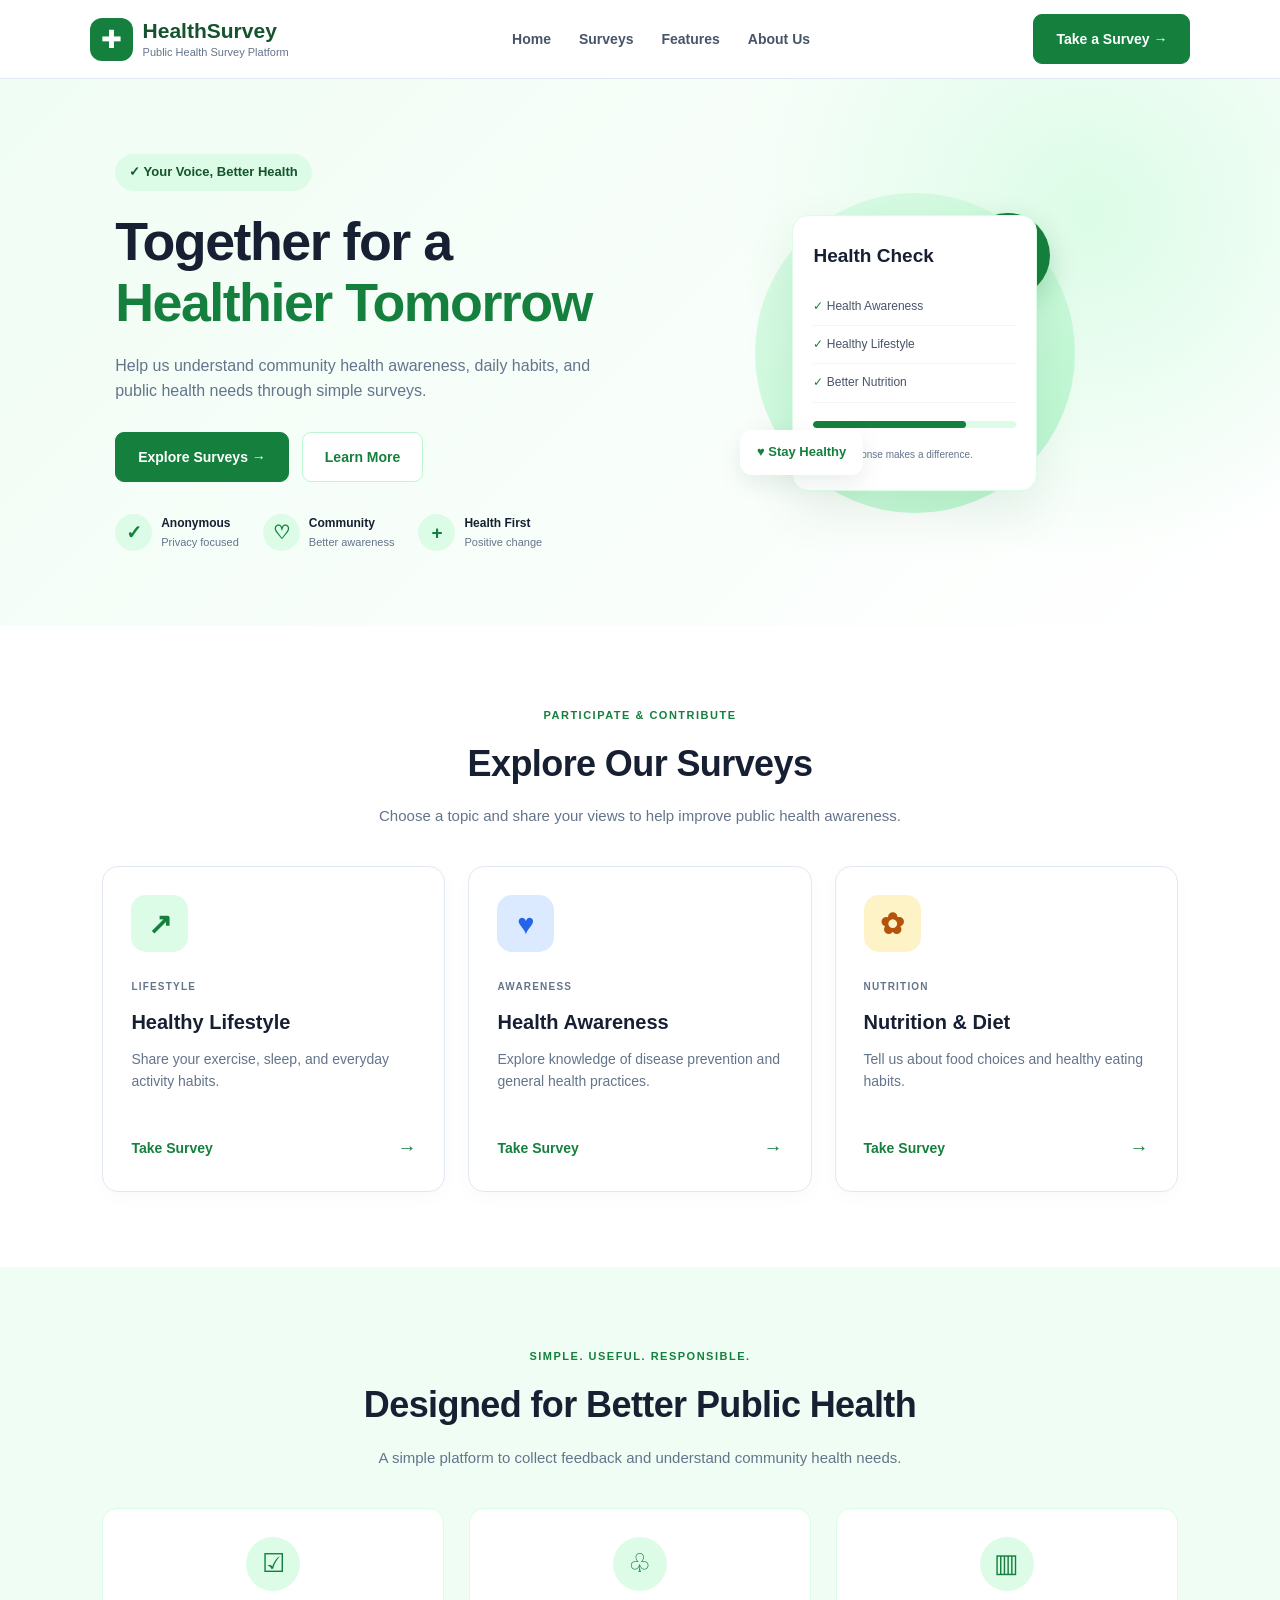
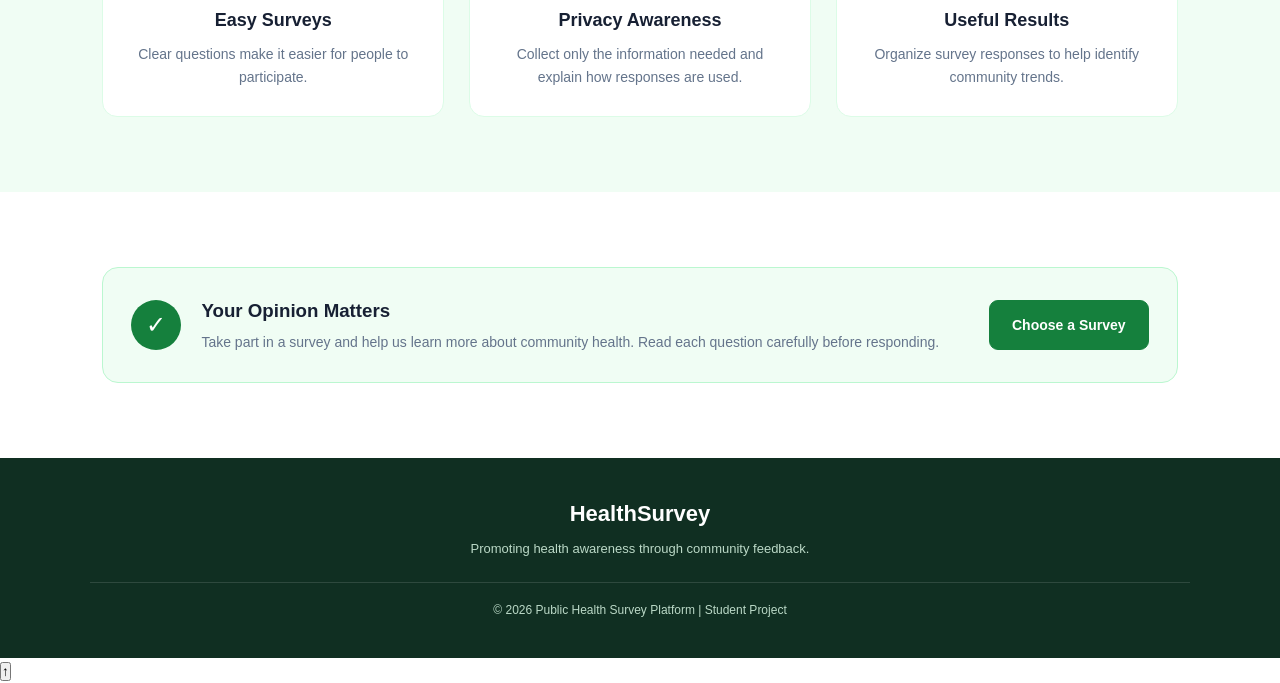
==== commit 9279c9c9: "Add JavaScript: survey popup, active nav link, back to top" ====
--- a/index.html
+++ b/index.html
@@ -1,12 +1,13 @@
-
 <!DOCTYPE html>
 <html lang="en">
+
 <head>
     <meta charset="UTF-8">
     <meta name="viewport" content="width=device-width, initial-scale=1.0">
     <title>HealthSurvey | Public Health Platform</title>
     <link rel="stylesheet" href="style.css">
 </head>
+
 <body>
 
     <!-- Navigation -->
@@ -223,6 +224,7 @@
             © 2026 Public Health Survey Platform | Student Project
         </p>
     </footer>
-
+    <script src="script.js"></script>
 </body>
-</html>
+
+</html>
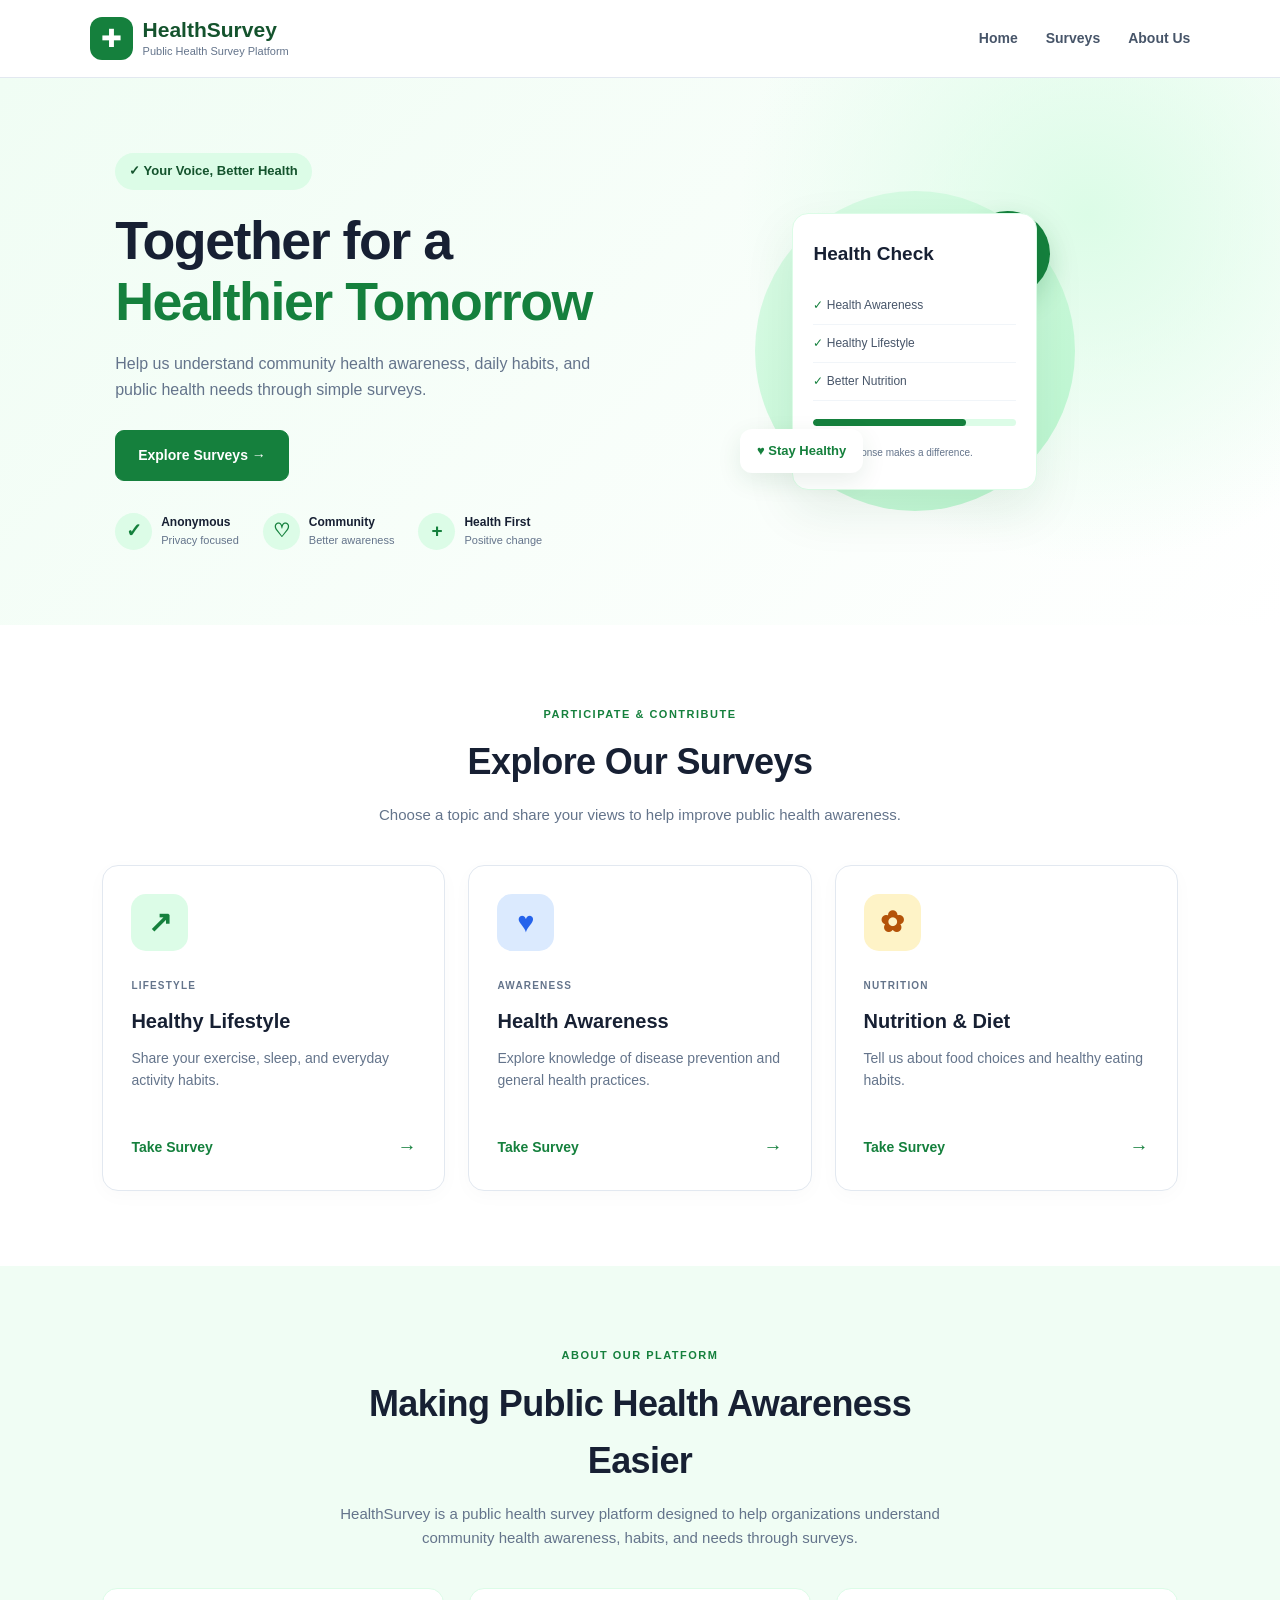
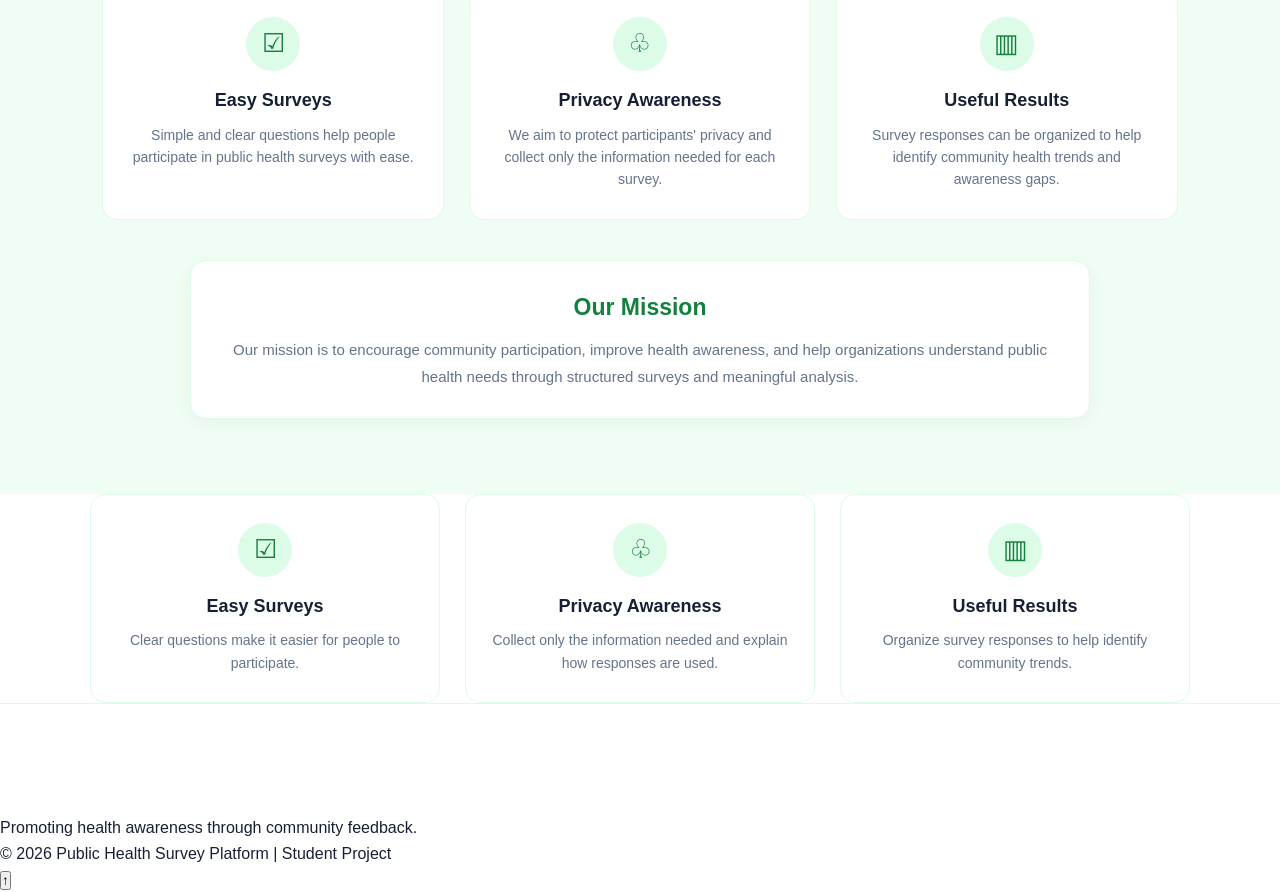
==== commit 624da22f: "improve" ====
--- a/index.html
+++ b/index.html
@@ -20,14 +20,13 @@
             </span>
         </a>
 
-        <nav class="nav-links">
-            <a href="#home">Home</a>
-            <a href="#surveys">Surveys</a>
-            <a href="#features">Features</a>
-            <a href="#about">About Us</a>
-        </nav>
-
-        <a href="#surveys" class="btn nav-btn">Take a Survey →</a>
+        
+<nav class="nav-links">
+    <a href="#home">Home</a>
+    <a href="#surveys">Surveys</a>
+    <a href="#about">About Us</a>
+</nav>
+
     </header>
 
     <main>
@@ -50,9 +49,6 @@
                 <div class="hero-actions">
                     <a href="#surveys" class="btn">
                         Explore Surveys →
-                    </a>
-                    <a href="#features" class="btn btn-outline">
-                        Learn More
                     </a>
                 </div>
 
@@ -157,15 +153,64 @@
         </section>
 
         <!-- Features -->
-        <section class="features-section" id="features">
-            <div class="section-heading">
-                <span class="eyebrow">SIMPLE. USEFUL. RESPONSIBLE.</span>
-                <h2>Designed for Better Public Health</h2>
-                <p>
-                    A simple platform to collect feedback and
-                    understand community health needs.
-                </p>
-            </div>
+        
+<!-- About Us Section with Features -->
+<section class="features-section" id="about">
+
+    <div class="section-heading">
+        <span class="eyebrow">ABOUT OUR PLATFORM</span>
+
+        <h2>Making Public Health Awareness Easier</h2>
+
+        <p>
+            HealthSurvey is a public health survey platform designed
+            to help organizations understand community health
+            awareness, habits, and needs through surveys.
+        </p>
+    </div>
+
+    <div class="feature-grid">
+
+        <article class="feature-item">
+            <div class="feature-icon">☑</div>
+            <h3>Easy Surveys</h3>
+            <p>
+                Simple and clear questions help people participate
+                in public health surveys with ease.
+            </p>
+        </article>
+
+        <article class="feature-item">
+            <div class="feature-icon">♧</div>
+            <h3>Privacy Awareness</h3>
+            <p>
+                We aim to protect participants' privacy and collect
+                only the information needed for each survey.
+            </p>
+        </article>
+
+        <article class="feature-item">
+            <div class="feature-icon">▥</div>
+            <h3>Useful Results</h3>
+            <p>
+                Survey responses can be organized to help identify
+                community health trends and awareness gaps.
+            </p>
+        </article>
+
+    </div>
+
+    <div class="about-message">
+        <h3>Our Mission</h3>
+        <p>
+            Our mission is to encourage community participation,
+            improve health awareness, and help organizations
+            understand public health needs through structured
+            surveys and meaningful analysis.
+        </p>
+    </div>
+
+</section>
 
             <div class="feature-grid">
                 <article class="feature-item">
@@ -197,25 +242,9 @@
             </div>
         </section>
 
-        <!-- Survey Information -->
-        <section class="section" id="survey-info">
-            <div class="privacy-box">
-                <div class="privacy-icon">✓</div>
-                <div>
-                    <h3>Your Opinion Matters</h3>
-                    <p>
-                        Take part in a survey and help us learn
-                        more about community health. Read each
-                        question carefully before responding.
-                    </p>
-                </div>
-                <a href="#surveys" class="btn">Choose a Survey</a>
-            </div>
-        </section>
-    </main>
-
+        
     <!-- Footer -->
-    <footer class="footer" id="about">
+    <footer class="footer" id="footer"></footer>
         <a href="#home" class="footer-brand">HealthSurvey</a>
         <p>
             Promoting health awareness through community feedback.
--- a/style.css
+++ b/style.css
@@ -674,3 +674,44 @@
         align-self: flex-start;
     }
 }
+
+/* About Us - Our Mission */
+
+.about-message {
+    max-width: 900px;
+    margin: 40px auto 0;
+    padding: 28px;
+    text-align: center;
+    background: #ffffff;
+    border: 1px solid #dcfce7;
+    border-radius: 16px;
+    box-shadow: 0 5px 20px rgba(15, 23, 42, 0.04);
+}
+
+.about-message h3 {
+    color: #15803d;
+    font-size: 23px;
+    margin-bottom: 10px;
+}
+
+.about-message p {
+    color: #64748b;
+    font-size: 15px;
+    line-height: 1.8;
+}
+
+/* Remove the dark footer box */
+.footer {
+    background: #ffffff;
+    color: #15803d;
+    border-top: 1px solid #dcfce7;
+}
+
+.footer p {
+    color: #64748b;
+}
+
+.footer .copyright {
+    border-top: 1px solid #e2e8f0;
+}
+
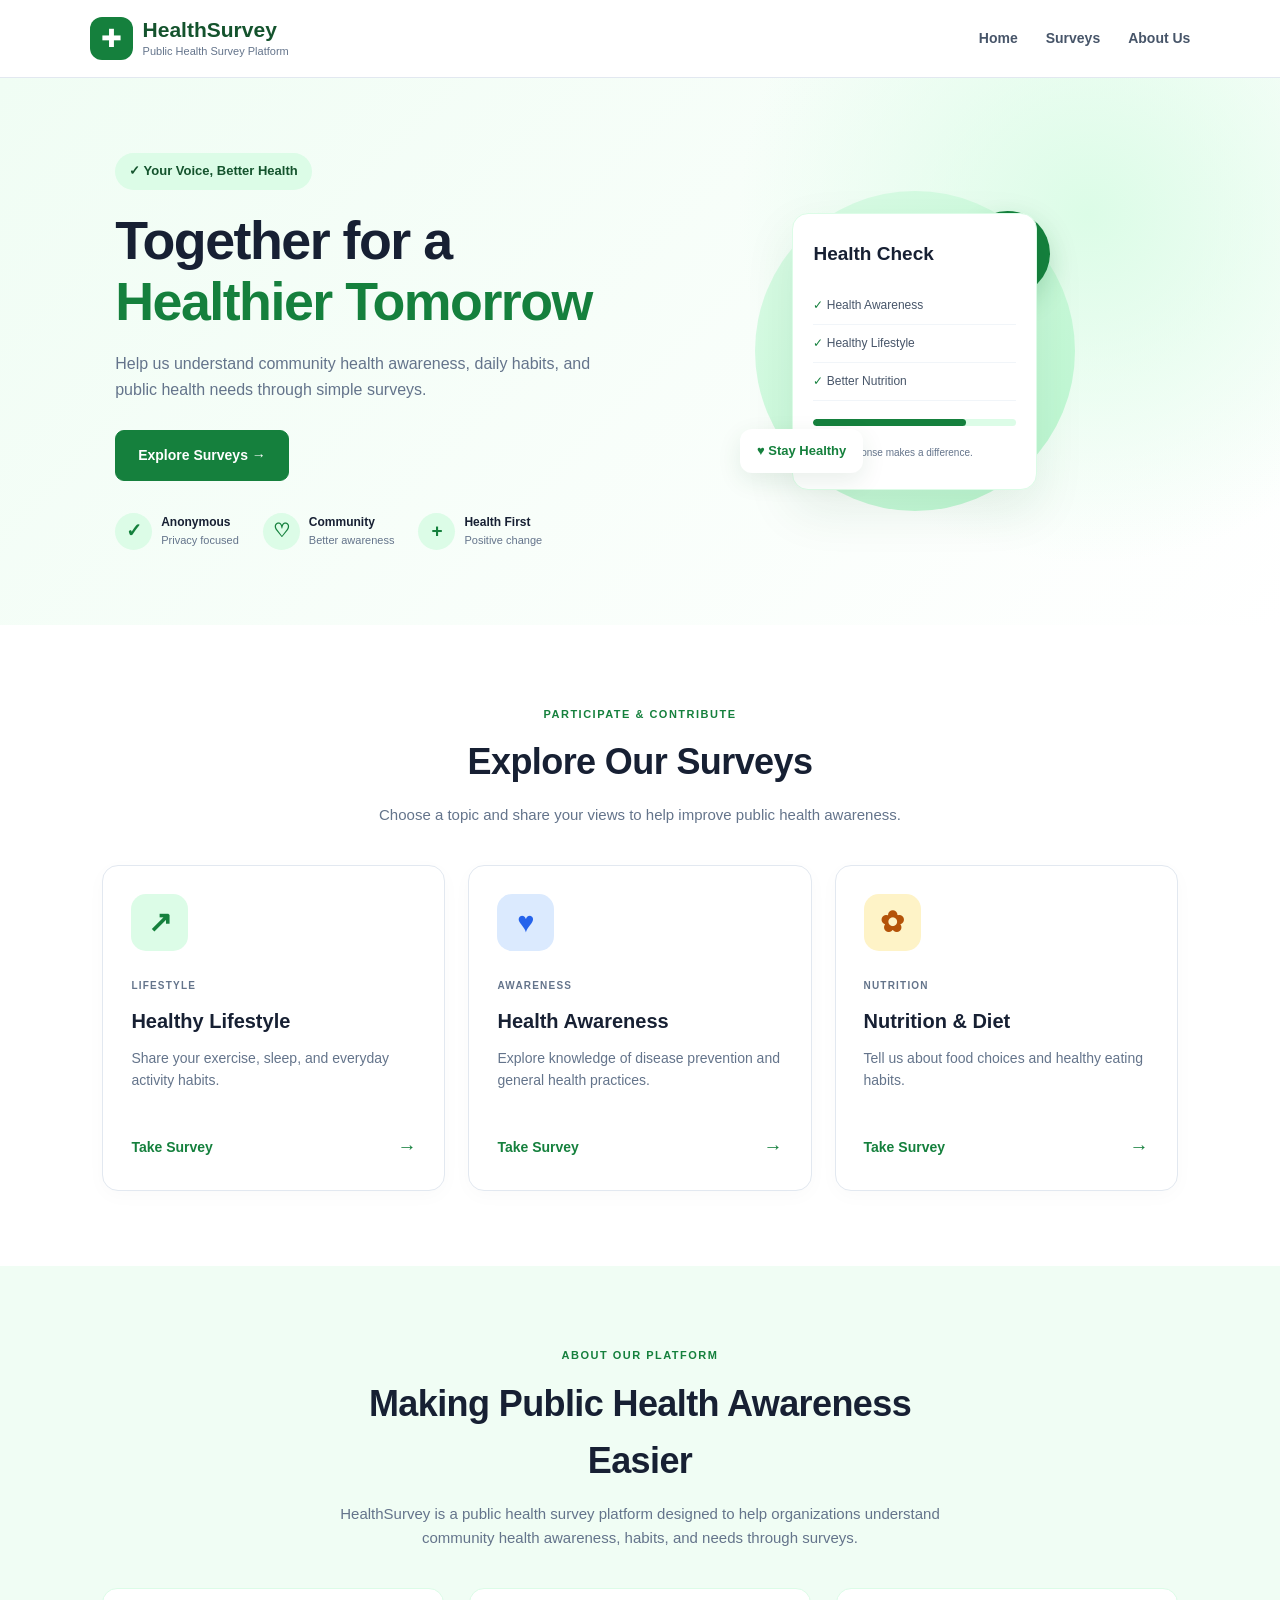
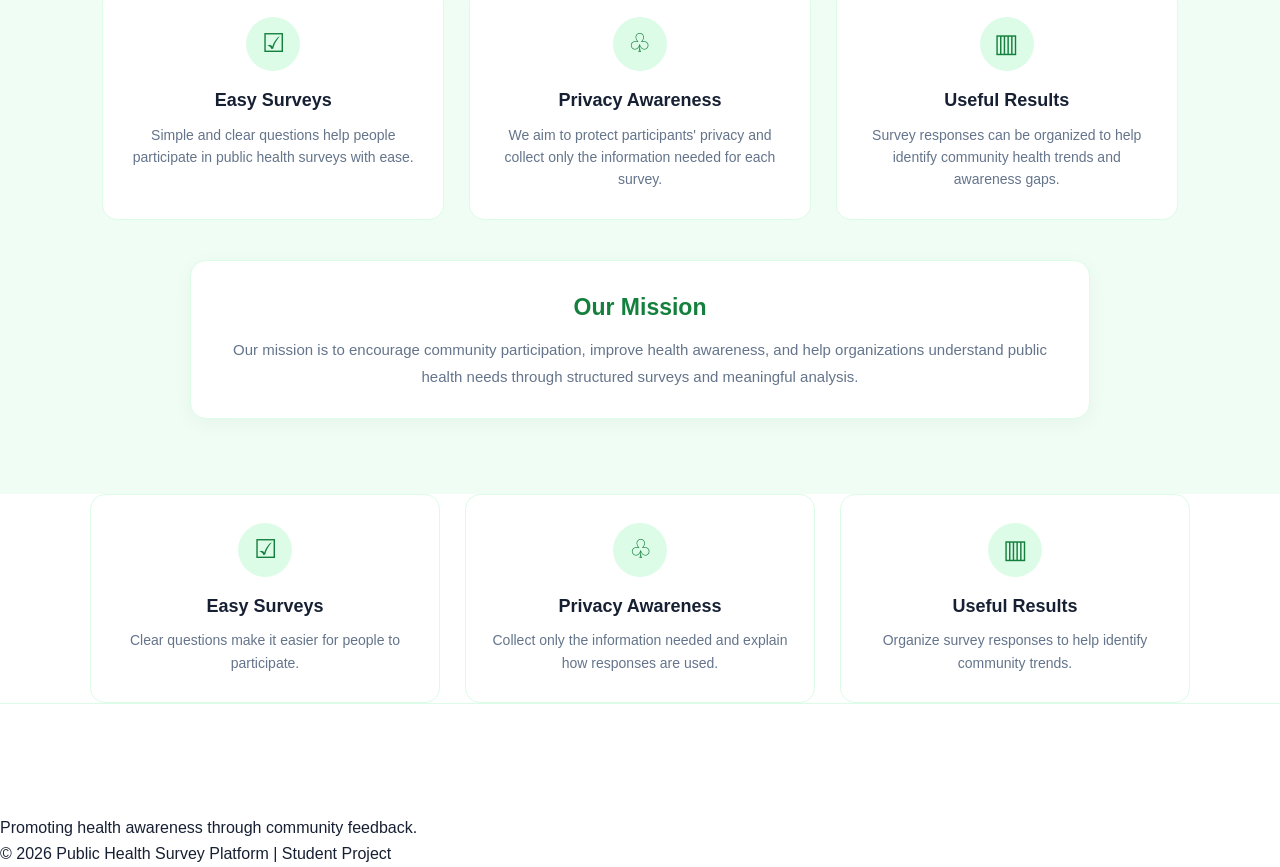
==== commit 56060ffc: "." ====
--- a/index.html
+++ b/index.html
@@ -119,7 +119,7 @@
                         Share your exercise, sleep, and
                         everyday activity habits.
                     </p>
-                    <a href="#survey-info" class="card-link">
+                    <a href="survey.html?topic=Healthy%20Lifestyle" class="card-link">
                         Take Survey <span>→</span>
                     </a>
                 </article>
@@ -132,7 +132,7 @@
                         Explore knowledge of disease prevention
                         and general health practices.
                     </p>
-                    <a href="#survey-info" class="card-link">
+                    <a href="survey.html?topic=Health%20Awareness" class="card-link">
                         Take Survey <span>→</span>
                     </a>
                 </article>
@@ -145,7 +145,7 @@
                         Tell us about food choices and
                         healthy eating habits.
                     </p>
-                    <a href="#survey-info" class="card-link">
+                    <a href="survey.html?topic=Nutrition%20%26%20Diet" class="card-link">
                         Take Survey <span>→</span>
                     </a>
                 </article>
@@ -256,4 +256,4 @@
     <script src="script.js"></script>
 </body>
 
-</html>+</html>
--- a/style.css
+++ b/style.css
@@ -715,3 +715,77 @@
     border-top: 1px solid #e2e8f0;
 }
 
+/* Survey page */
+.survey-page {
+    min-height: calc(100vh - 220px);
+    padding: 60px 7%;
+    background: var(--pale-green);
+}
+
+.survey-form-card {
+    max-width: 760px;
+    margin: auto;
+    padding: 35px;
+    background: var(--white);
+    border: 1px solid var(--border);
+    border-radius: 16px;
+}
+
+.back-link {
+    color: var(--green);
+    font-weight: bold;
+}
+
+.survey-form-card h1 {
+    margin-top: 22px;
+    font-size: 32px;
+}
+
+.survey-intro {
+    margin: 8px 0 25px;
+    color: var(--muted);
+}
+
+.survey-question {
+    margin: 0 0 20px;
+    padding: 18px;
+    border: 1px solid var(--border);
+    border-radius: 10px;
+}
+
+.survey-question legend {
+    padding: 0 5px;
+    font-weight: bold;
+}
+
+.survey-option {
+    display: block;
+    margin-top: 12px;
+    color: #475569;
+}
+
+.survey-option input {
+    margin-right: 7px;
+    accent-color: var(--green);
+}
+
+.survey-message {
+    margin-top: 16px;
+    color: var(--dark-green);
+    font-weight: bold;
+}
+
+@media (max-width: 650px) {
+    .survey-page {
+        padding: 35px 5%;
+    }
+
+    .survey-form-card {
+        padding: 24px 18px;
+    }
+
+    .survey-form-card h1 {
+        font-size: 27px;
+    }
+}
+
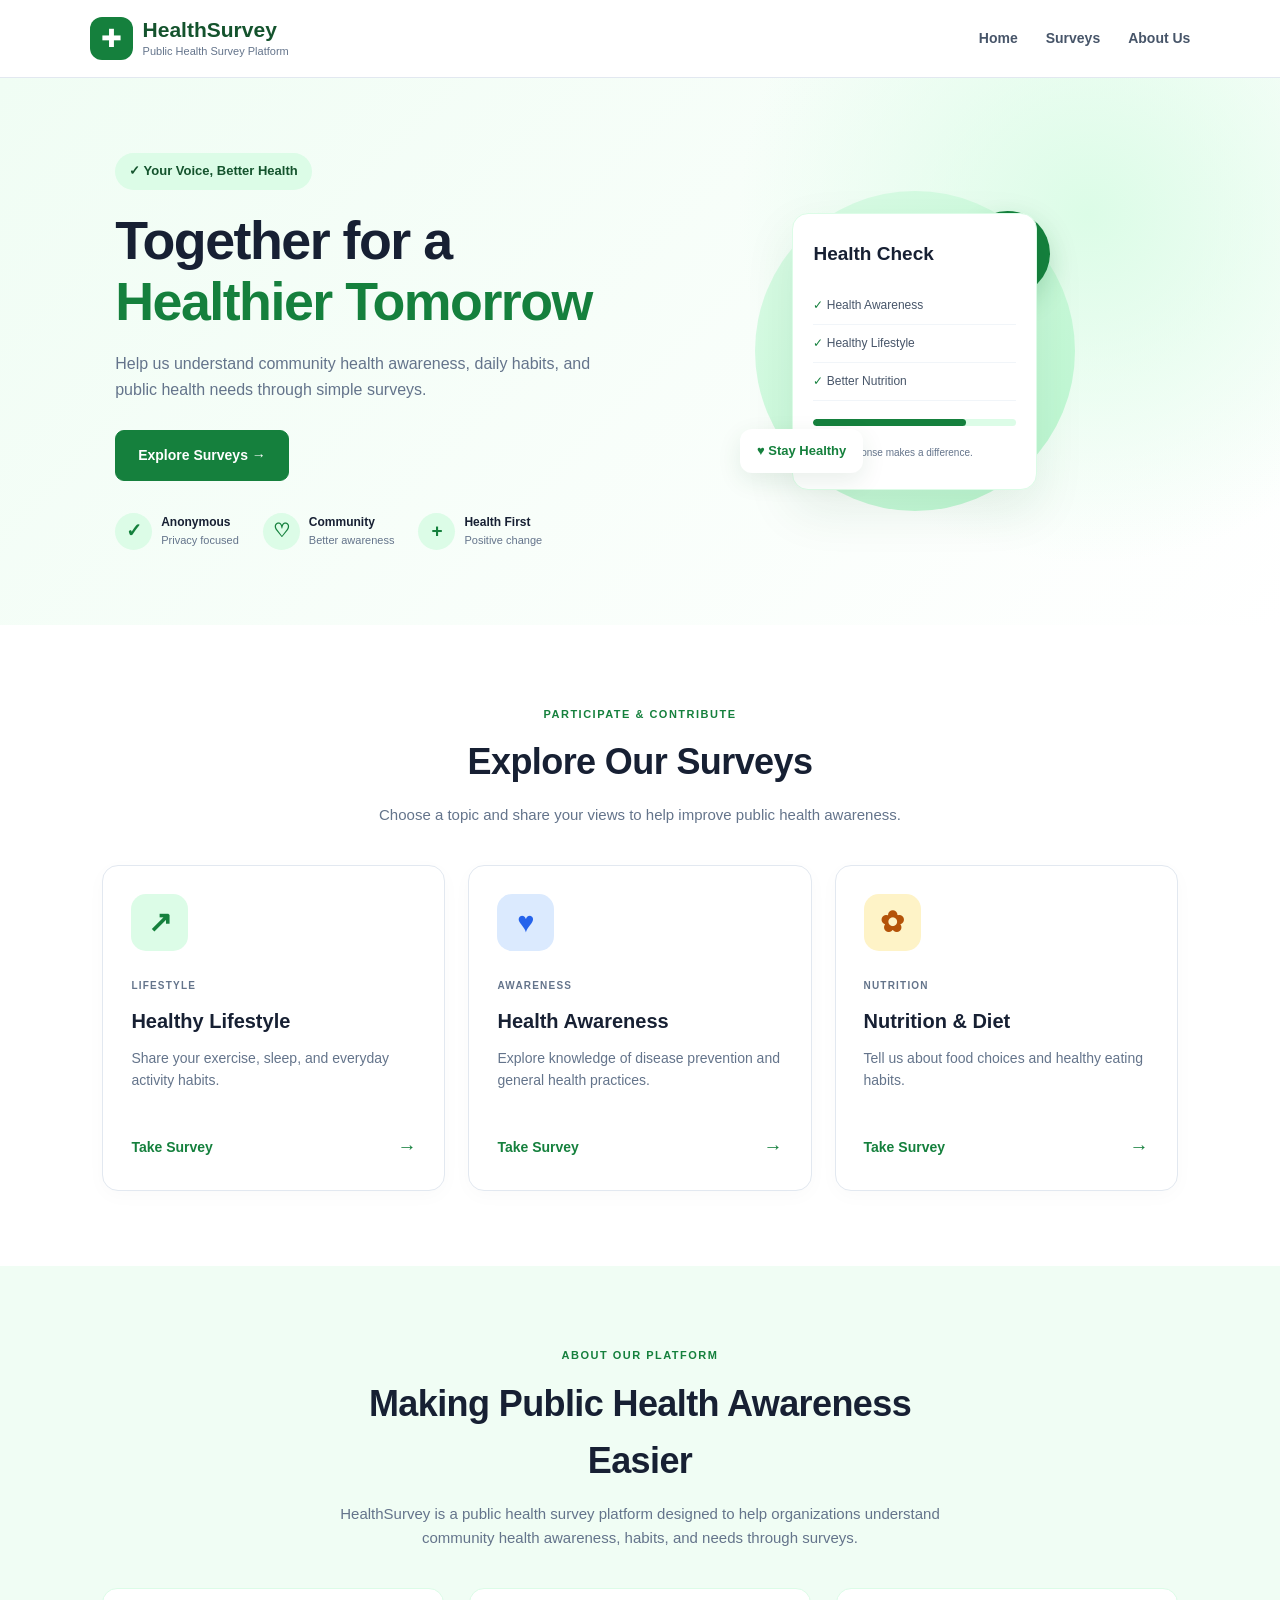
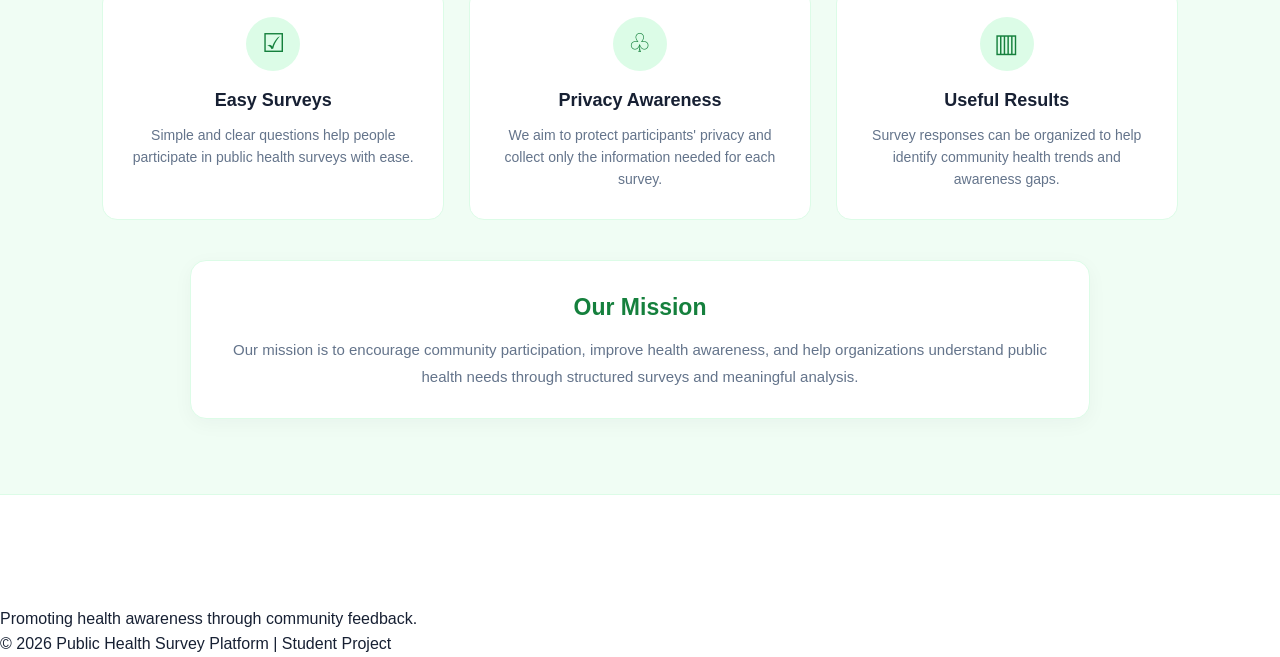
==== commit 45710d2b: "." ====
--- a/index.html
+++ b/index.html
@@ -212,37 +212,6 @@
 
 </section>
 
-            <div class="feature-grid">
-                <article class="feature-item">
-                    <div class="feature-icon">☑</div>
-                    <h3>Easy Surveys</h3>
-                    <p>
-                        Clear questions make it easier for
-                        people to participate.
-                    </p>
-                </article>
-
-                <article class="feature-item">
-                    <div class="feature-icon">♧</div>
-                    <h3>Privacy Awareness</h3>
-                    <p>
-                        Collect only the information needed
-                        and explain how responses are used.
-                    </p>
-                </article>
-
-                <article class="feature-item">
-                    <div class="feature-icon">▥</div>
-                    <h3>Useful Results</h3>
-                    <p>
-                        Organize survey responses to help
-                        identify community trends.
-                    </p>
-                </article>
-            </div>
-        </section>
-
-        
     <!-- Footer -->
     <footer class="footer" id="footer"></footer>
         <a href="#home" class="footer-brand">HealthSurvey</a>
